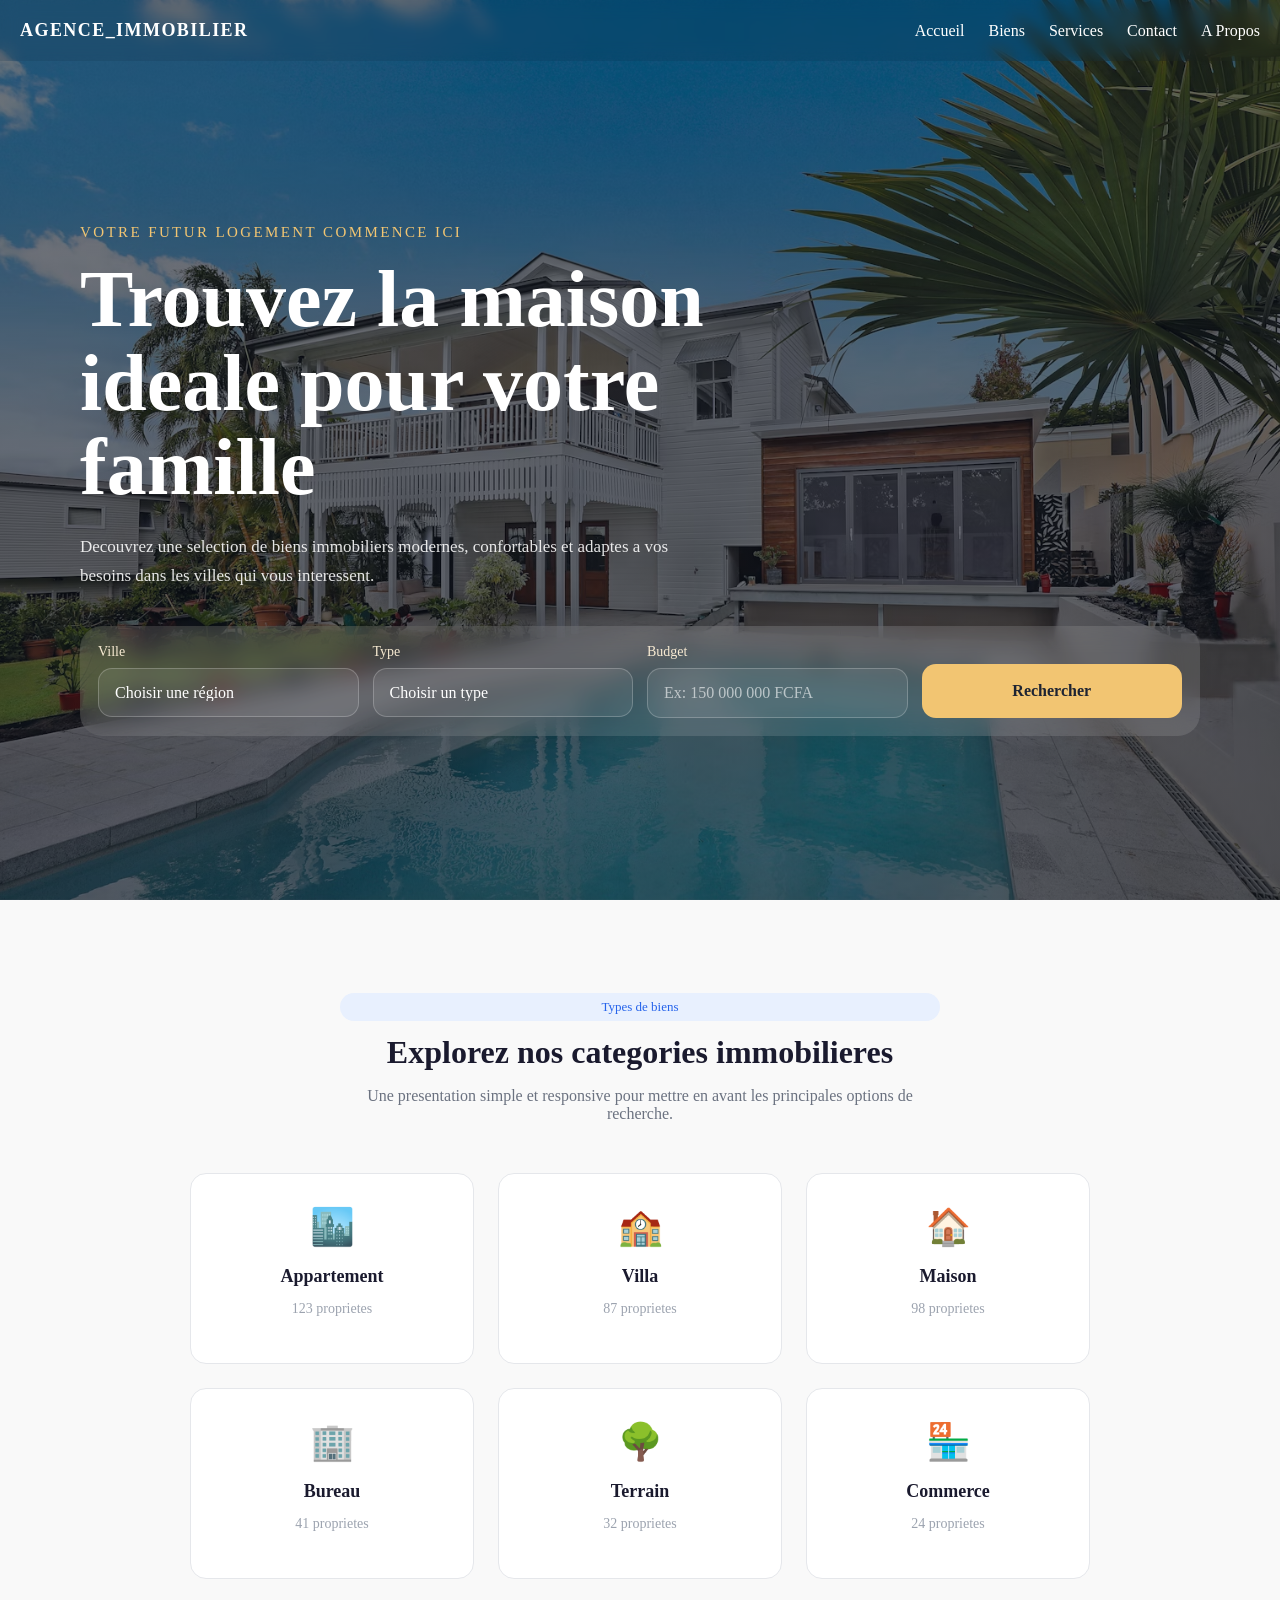
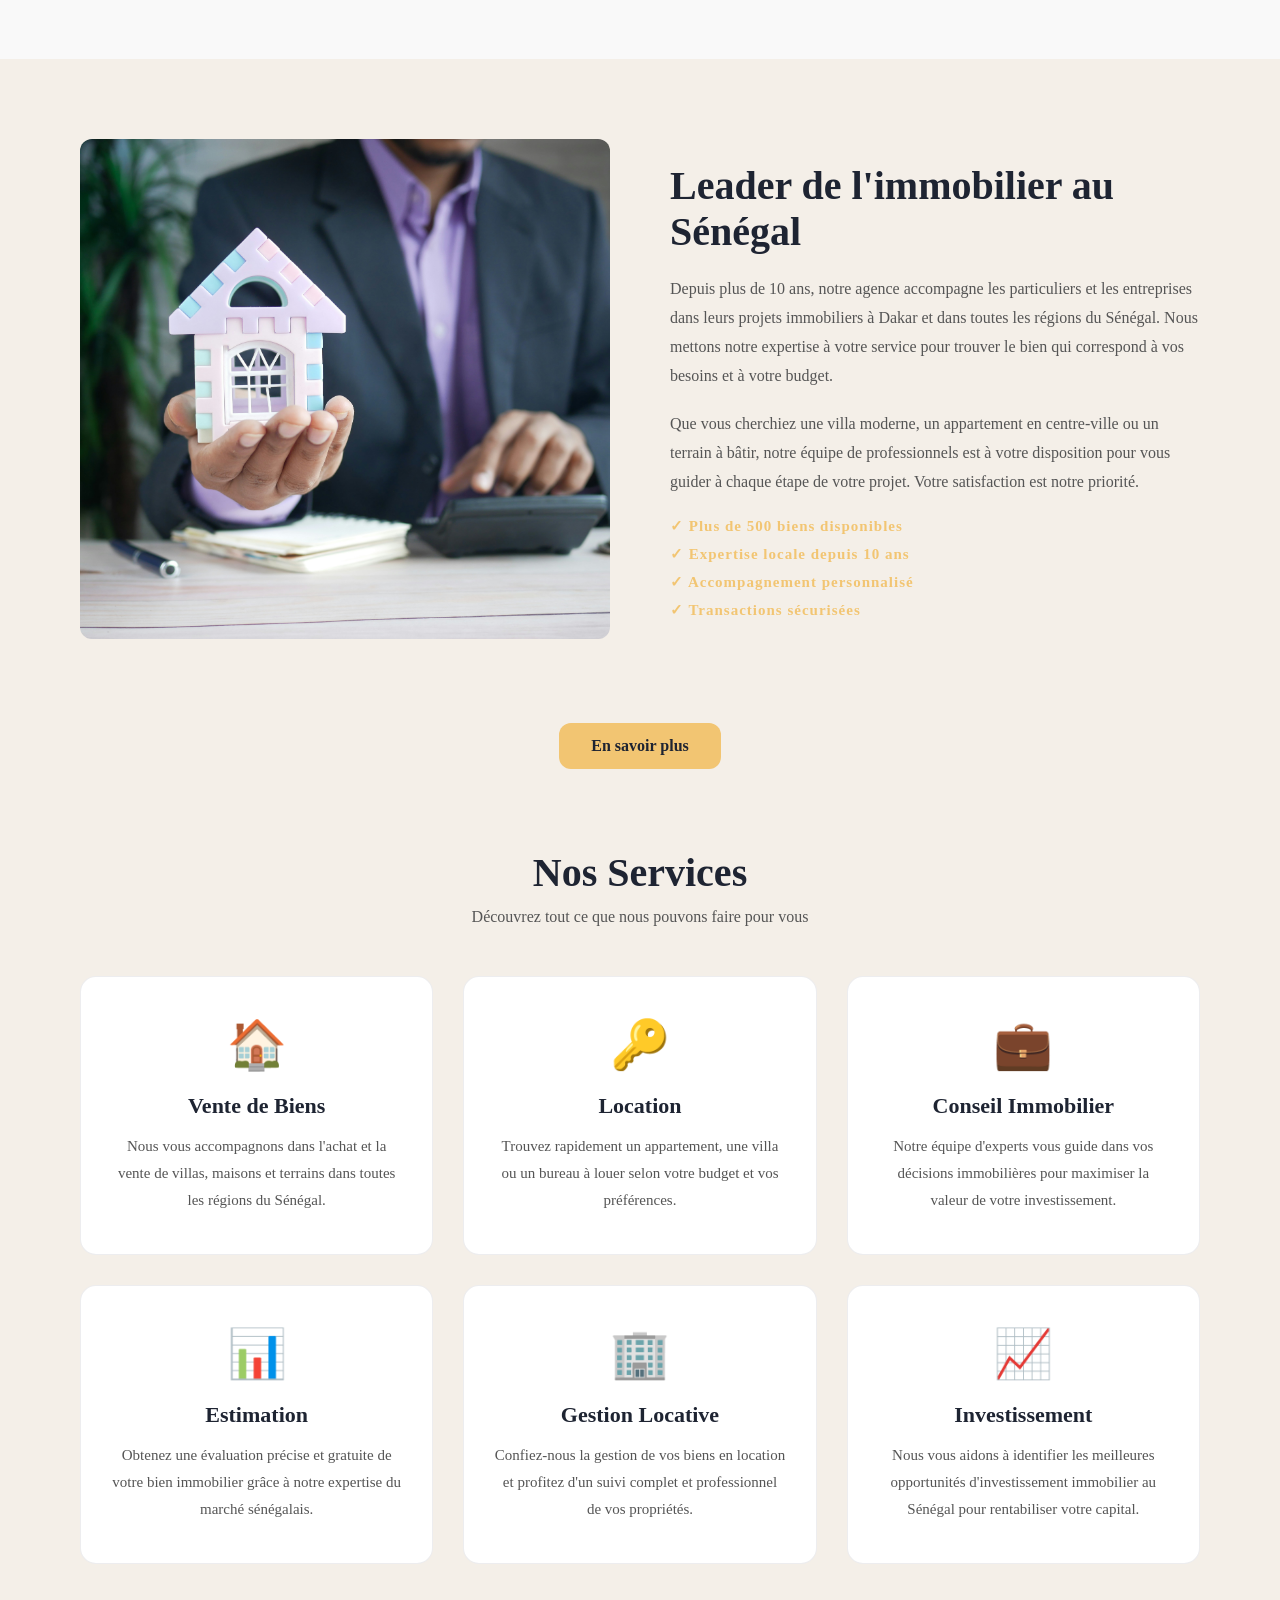
==== index.html @ 216d02c4 "ajout de bien    modifications de chef de projet" ====
<!DOCTYPE html>
<html lang="fr">
<head>
  <meta charset="UTF-8">
  <meta name="viewport" content="width=device-width, initial-scale=1.0">
  <title>AGENCE_IMMOBILIER</title>
  <link rel="stylesheet" href="style.css">
</head>
<body>
  <header class="header">
    <div class="nav-bar">
      <a class="brand" href="#">AGENCE_IMMOBILIER</a>
      <nav class="nav-menu">
        <a href="#">Accueil</a>
        <a href="#">Biens</a>
        <a href="#">Services</a>
        <a href="#">Contact</a>
        <a href="#A Propos">A Propos</a>
      </nav>
    </div>
  </header>

  <main>
    <section class="hero">
      <div class="hero1">
        <p class="hero2">Votre futur logement commence ici</p>
        <h1>Trouvez la maison ideale pour votre famille</h1>
        <p class="hero-text">
          Decouvrez une selection de biens immobiliers modernes, confortables et
          adaptes a vos besoins dans les villes qui vous interessent.
        </p>

        <div class="hero-search">
          <div class="search-field">
  <label for="ville">Ville</label>
  <select id="ville">
    <option value="">Choisir une région</option>
    <option value="dakar">Dakar</option>
    <option value="thies">Thiès</option>
    <option value="diourbel">Diourbel</option>
    <option value="fatick">Fatick</option>
    <option value="kaolack">Kaolack</option>
    <option value="kaffrine">Kaffrine</option>
    <option value="kolda">Kolda</option>
    <option value="kedougou">Kédougou</option>
    <option value="louga">Louga</option>
    <option value="matam">Matam</option>
    <option value="saint-louis">Saint-Louis</option>
    <option value="sedhiou">Sédhiou</option>
    <option value="tambacounda">Tambacounda</option>
    <option value="ziguinchor">Ziguinchor</option>
  </select>
</div>
          <div class="search-field">
  <label for="type">Type</label>
  <select id="type">
    <option value="">Choisir un type</option>
    <option value="villa">Villa</option>
    <option value="appartement">Appartement</option>
    <option value="maison">Maison</option>
    <option value="studio">Studio</option>
    <option value="duplex">Duplex</option>
    <option value="terrain">Terrain</option>
  
  </select>
</div>
          <div class="search-field">
            <label for="prix">Budget</label>
            <input id="prix" type="text" placeholder="Ex: 150 000 000 FCFA">
          </div>
          <a class="search-button" href="#">Rechercher</a>
        </div>
      </div>
    </section>
  </main>

  <section class="property-types1" id="types">
      <div class="section-header">
        <p class="section-tag">Types de biens</p>
        <h2>Explorez nos categories immobilieres</h2>
        <p class="section-1">
          Une presentation simple et responsive pour mettre en avant les principales options de recherche.
        </p>
      </div>

      <div class="types-grid">
        <article class="type-card">
          <div class="type-icon">🏙️</div>
          <h3>Appartement</h3>
          <p>123 proprietes</p>
        </article>
        <article class="type-card">
          <div class="type-icon">🏫</div>
          <h3>Villa</h3>
          <p>87 proprietes</p>
        </article>
        <article class="type-card">
          <div class="type-icon">🏠</div>
          <h3>Maison</h3>
          <p>98 proprietes</p>
        </article>
        <article class="type-card">
          <div class="type-icon">🏢</div>
          <h3>Bureau</h3>
          <p>41 proprietes</p>
        </article>
        <article class="type-card">
          <div class="type-icon">🌳</div>
          <h3>Terrain</h3>
          <p>32 proprietes</p>
        </article>
        <article class="type-card">
          <div class="type-icon">🏪</div>
          <h3>Commerce</h3>
          <p>24 proprietes</p>
        </article>
      </div>
    </section>

  <section class="apropos" id="A Propos">
  <div class="img">
    <img src="img3.jpg" alt="Agence immobilière">
  </div>
  <div class="apropos1">
    <h2 class="apropostitle">Leader de l'immobilier au Sénégal</h2>
    <p class="apropos-text">
      Depuis plus de 10 ans, notre agence accompagne les particuliers et les entreprises
      dans leurs projets immobiliers à Dakar et dans toutes les régions du Sénégal.
      Nous mettons notre expertise à votre service pour trouver le bien qui correspond
      à vos besoins et à votre budget.
    </p>
    <p class="apropos-text">
      Que vous cherchiez une villa moderne, un appartement en centre-ville ou un terrain
      à bâtir, notre équipe de professionnels est à votre disposition pour vous guider
      à chaque étape de votre projet. Votre satisfaction est notre priorité.
    </p>
    <ul class="apropos-list">
      <li>✓ Plus de 500 biens disponibles</li>
      <li>✓ Expertise locale depuis 10 ans</li>
      <li>✓ Accompagnement personnalisé</li>
      <li>✓ Transactions sécurisées</li>
    </ul>
  </div>
</section>
<a href="apropos.html" class="apropos-btn">En savoir plus</a>
<section class="services">
  <div class="services1">
    <h2 class="services-title">Nos Services</h2>
    <p class="services-text">Découvrez tout ce que nous pouvons faire pour vous</p>
    <div class="services-grid">

      <div class="service-card">
        <div class="service-icon">🏠</div>
        <h3 class="service-card-title">Vente de Biens</h3>
        <p class="service-card-text">
          Nous vous accompagnons dans l'achat et la vente de villas,
          maisons et terrains dans toutes les régions du Sénégal.
        </p>
      </div>

      <div class="service-card">
        <div class="service-icon">🔑</div>
        <h3 class="service-card-title">Location</h3>
        <p class="service-card-text">
          Trouvez rapidement un appartement, une villa ou un bureau
          à louer selon votre budget et vos préférences.
        </p>
      </div>

      <div class="service-card">
        <div class="service-icon">💼</div>
        <h3 class="service-card-title">Conseil Immobilier</h3>
        <p class="service-card-text">
          Notre équipe d'experts vous guide dans vos décisions
          immobilières pour maximiser la valeur de votre investissement.
        </p>
      </div>

      <div class="service-card">
        <div class="service-icon">📊</div>
        <h3 class="service-card-title">Estimation</h3>
        <p class="service-card-text">
          Obtenez une évaluation précise et gratuite de votre bien
          immobilier grâce à notre expertise du marché sénégalais.
        </p>
      </div>

      <div class="service-card">
        <div class="service-icon">🏢</div>
        <h3 class="service-card-title">Gestion Locative</h3>
        <p class="service-card-text">
          Confiez-nous la gestion de vos biens en location et profitez
          d'un suivi complet et professionnel de vos propriétés.
        </p>
      </div>

      <div class="service-card">
        <div class="service-icon">📈</div>
        <h3 class="service-card-title">Investissement</h3>
        <p class="service-card-text">
          Nous vous aidons à identifier les meilleures opportunités
          d'investissement immobilier au Sénégal pour rentabiliser votre capital.
        </p>
      </div>

    </div>
  </div>
</section>
</body>
</html>
---- style.css ----
* {
  box-sizing: border-box;
}

body {
  margin: 0;
  font-family: Georgia, "Times New Roman", serif;
  color: #1e2432;
  background: #f4efe8;
}

.header {
  position: fixed;
  top: 0;
  left: 0;
  width: 100%;
  z-index: 10;
  background: rgba(7, 12, 22, 0.08);
  backdrop-filter: blur(8px);
}

.nav-bar {
  display: flex;
  align-items: center;
  justify-content: space-between;
  padding: 20px;
}

.brand {
  color: #ffffff;
  text-decoration: none;
  font-size: 18px;
  font-weight: 700;
  letter-spacing: 0.08em;
}

.nav-menu {
  display: flex;
  gap: 24px;
}

.nav-menu a {
  color: #ffffff;
  text-decoration: none;
  font-size: 16px;
}

.hero {
  min-height: 100vh;
  display: flex;
  align-items: center;
  padding: 120px 0 60px;
  background:
    linear-gradient(rgba(10, 16, 28, 0.58), rgba(10, 16, 28, 0.64)),
    url("imghero.avif") center/cover no-repeat;
}

.hero1 {
  color: #ffffff;
  width: 1120px;
  margin: 0 auto;
}

.hero2 {
  margin: 0 0 16px;
  color: #f2c572;
  font-size: 15px;
  letter-spacing: 0.16em;
  text-transform: uppercase;
}

.hero h1 {
  max-width: 720px;
  margin: 0;
  font-size: 80px;
  line-height: 1.05;
}

.hero-text {
  max-width: 620px;
  margin: 24px 0 36px;
  font-size: 17px;
  line-height: 1.7;
  color: rgba(255, 255, 255, 0.88);
}

.hero-search {
  display: grid;
  grid-template-columns: repeat(4, 1fr);
  gap: 14px;
  padding: 18px;
  border-radius: 22px;
  background: rgba(255, 255, 255, 0.12);
  backdrop-filter: blur(12px);
}

.search-field {
  display: flex;
  flex-direction: column;
  gap: 8px;
}

.search-field label {
  font-size: 14px;
  color: #f7ead2;
}

.search-field input {
  width: 100%;
  border: 1px solid rgba(255, 255, 255, 0.22);
  border-radius: 14px;
  padding: 15px 16px;
  font: inherit;
  color: #ffffff;
  background: rgba(255, 255, 255, 0.08);
}
.search-field select {
  width: 100%;
  padding: 15px 16px;
  font: inherit;
  color: #fff;
  background: rgba(255, 255, 255, 0.08);
  border: 1px solid rgba(255, 255, 255, 0.22);
  border-radius: 14px;
  appearance: none;
  cursor: pointer;
}

.search-field select option {
  background: #1e2432;
  color: #fff;
}

.search-field input::placeholder {
  color: rgba(255, 255, 255, 0.6);
}

.search-button {
  display: inline-flex;
  align-items: center;
  justify-content: center;
  align-self: end;
  min-height: 54px;
  border-radius: 14px;
  text-decoration: none;
  font-weight: 700;
  color: #1e2432;
  background: #f2c572;
}
footer{
    background-color: #e2e8f0;
    color: beige;
    border-top: 1px solid black;
}

img{
    width: 100px;
    border-radius: 20px;
}

.grille-principale{
    display: grid;
    grid-template-columns: repeat(4,1fr);
    margin-bottom: 35px;
}

.colonne-footer h3{
     color: black;
     text-decoration: underline;
     position: relative;
}

.colonne-footer h5{
    color: black;
}

.coordonneedubureau p{
    display: flex;
    align-items: center;
    color: black;
}

.coordonneedubureau a{
    background-color: beige;
    text-decoration: none;
    cursor: pointer;
}

.coordonneedubureau a:hover{
    color: black;
}

.footer-liens{
    list-style: none;
}

.footer-liens li{
    margin-bottom: 20px;
}

.footer-liens a{
    background-color: beige;
    text-decoration: none;
    align-items: center;
    gap: 5px;
}

.footer-liens a:hover{
    color: black;
}

.footer-partenaires{
    list-style: none;
}

.bulletin-text{
    border-top: 1px solid black;
    border-radius: 14px;
    border-left: 3px solid black;
    align-items: center;
}

.footer-bottom{
    text-align: center;
}

.copyright{
    letter-spacing: 1px;
    color: black;
}

.credits{
    color: black;
}

button{
    background-color: black;
    color: white;
    border-radius: 20px;
    padding: 12px 24px;
    cursor: pointer;
}

.search-button {
  display: inline-flex;
  align-items: center;
  justify-content: center;
  align-self: end;
  min-height: 54px;
  border-radius: 14px;
  text-decoration: none;
  font-weight: 700;
  color: #1e2432;
  background: #f2c572;
}
.apropos {
  display: flex;
  align-items: center;
  width: 1120px;
  margin: 80px auto;
  gap: 60px;
}

.apropos .img {
  flex: 1;
}

.apropos .img img {
  width: 100%;
  height: 500px;
  object-fit: cover;
  border-radius: 12px;
}

.apropos1 {
  flex: 1;
  position: relative;
}

.apropostitle {
  font-size: 40px;
  font-weight: 700;
  color: #1e2432;
  line-height: 1.15;
  margin: 0 0 20px;
}

.apropos-text {
  font-size: 16px;
  line-height: 1.8;
  color: #555;
  margin: 0 0 20px;
}

.apropos-list {
  list-style: none;
  padding: 0;
  margin: 0;
  display: flex;
  flex-direction: column;
  gap: 10px;
}

.apropos-list li {
  font-size: 15px;
  font-weight: 700;
  color: #f2c572;
  letter-spacing: 1px;
}
.apropos-btn {
  display: block;
  margin: 30px auto 0;
  padding: 14px 32px;
  background: #f2c572;
  color: #1e2432;
  text-decoration: none;
  font-size: 16px;
  font-weight: 700;
  border-radius: 12px;
  width: fit-content;
}
.services {
  background: #f4efe8;
  padding: 80px 0;
}

.services1 {
  width: 1120px;
  margin: 0 auto;
  text-align: center;
}

.services-title {
  font-size: 40px;
  font-weight: 700;
  color: #1e2432;
  margin: 0 0 12px;
}

.services-text {
  font-size: 16px;
  color: #555;
  margin: 0 0 50px;
}

.services-grid {
  display: grid;
  grid-template-columns: repeat(3, 1fr);
  gap: 30px;
}

.service-card {
  background: #ffffff;
  border-radius: 16px;
  padding: 40px 30px;
  text-align: center;
  border: 1px solid rgba(30, 36, 50, 0.08);
}

.service-icon {
  font-size: 48px;
  margin-bottom: 20px;
}

.service-card-title {
  font-size: 22px;
  font-weight: 700;
  color: #1e2432;
  margin: 0 0 14px;
}

.service-card-text {
  font-size: 15px;
  line-height: 1.8;
  color: #555;
  margin: 0;
}
.service-card {
  background: #ffffff;
  border-radius: 16px;
  padding: 40px 30px;
  text-align: center;
  border: 1px solid rgba(30, 36, 50, 0.08);
  transition: transform 200ms;
}

.service-card:hover {
  transform: translateY(-8px);
  border-color: #f2c572;
}

.property-types1 {
  padding: 80px 20px;
  text-align: center;
  background-color: #f9f9f9;
}

.section-header {
  max-width: 600px;
  margin: 0 auto 50px auto;
}

.section-tag {
  background-color: #e8f0fe;
  color: #2563eb;
  font-size: 13px;
  padding: 6px 14px;
  border-radius: 20px;
}

.section-header h2 {
  font-size: 32px;
  color: #1a1a2e;
  margin: 12px 0;
}

.section-1 {
  font-size: 16px;
  color: #6b7280;
}

.types-grid {
  display: grid;
  grid-template-columns: repeat(3, 1fr);
  gap: 24px;
  max-width: 900px;
  margin: 0 auto;
}

.type-card {
  background-color: #ffffff;
  border: 1px solid #e5e7eb;
  border-radius: 16px;
  padding: 32px 20px;
  cursor: pointer;
  transition: all 0.3s ease;
}

.type-card:hover {
  transform: translateY(-6px);
  box-shadow: 0 12px 30px rgba(37, 99, 235, 0.12);
  border-color: #2563eb;
}

.type-icon {
  font-size: 36px;
  margin-bottom: 12px;
}

.type-card h3 {
  font-size: 18px;
  color: #1a1a2e;
  margin-bottom: 6px;
}

.type-card p {
  font-size: 14px;
  color: #9ca3af;
}
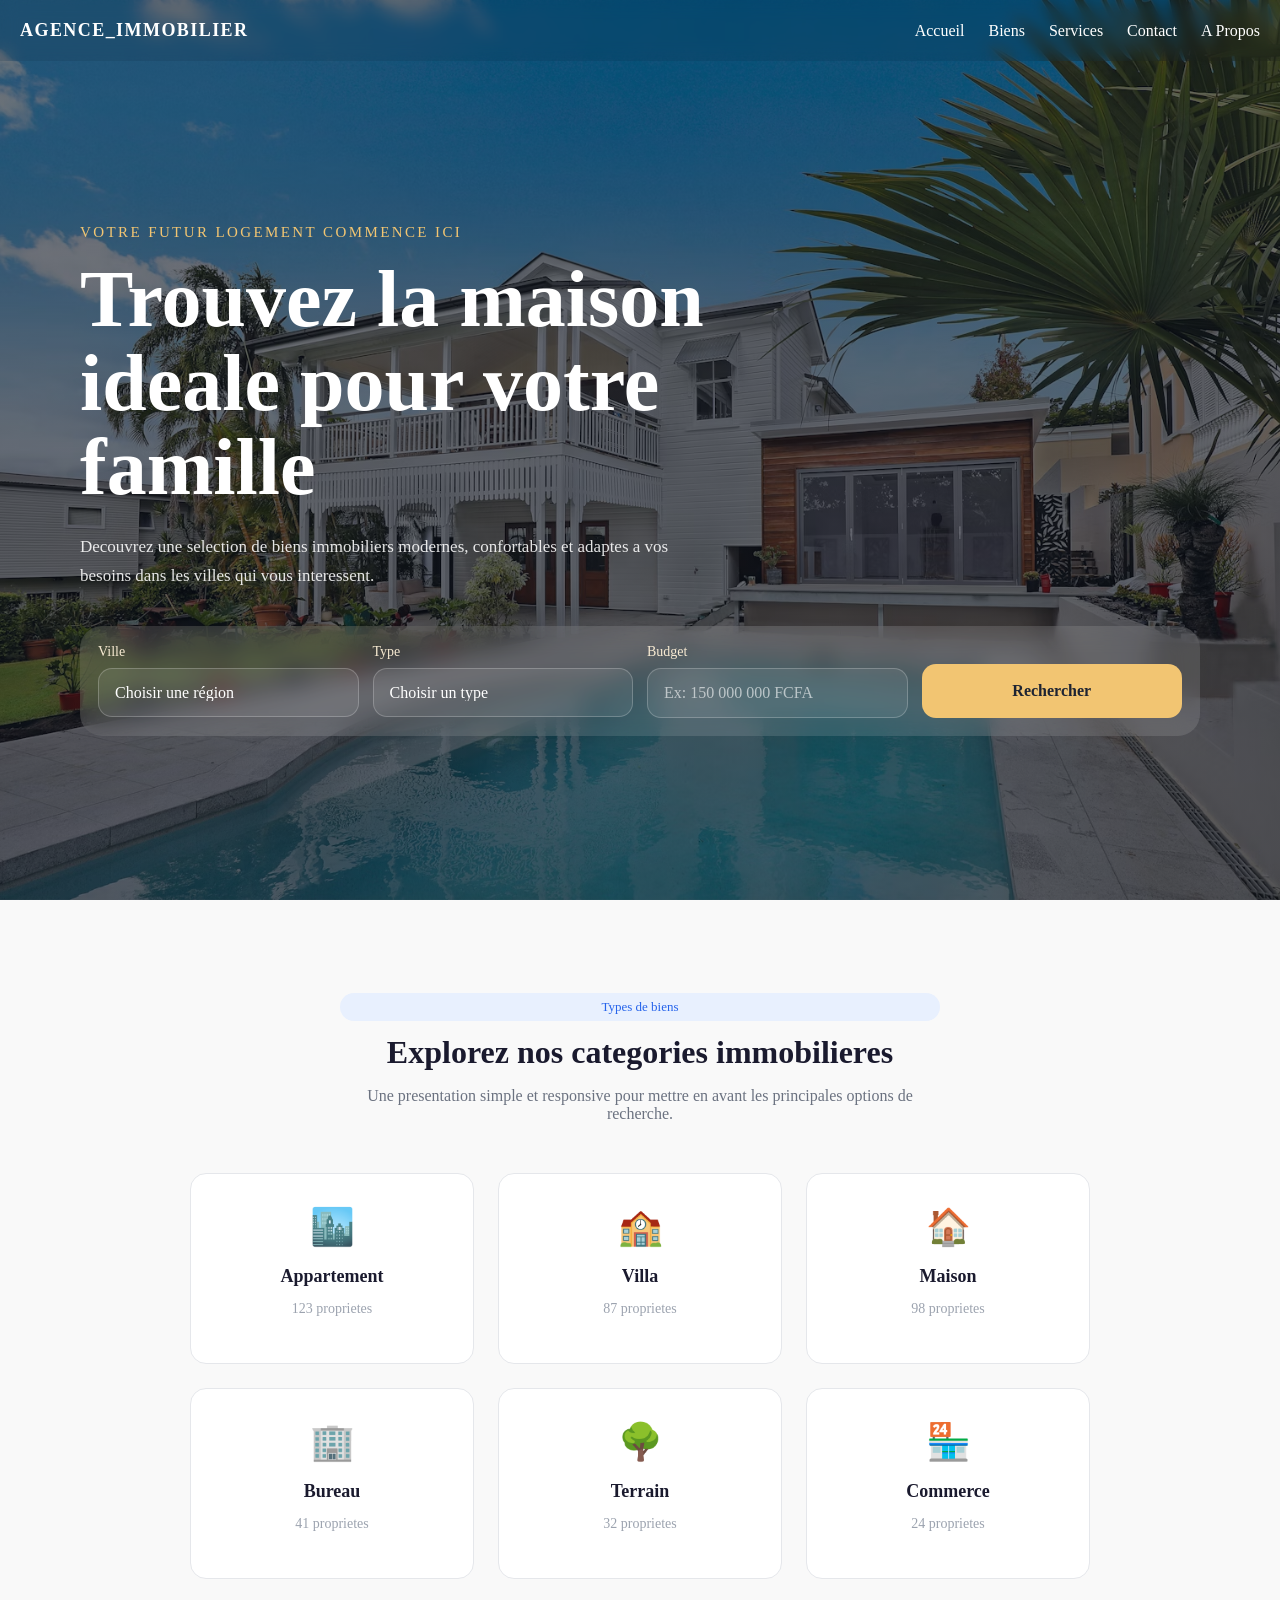
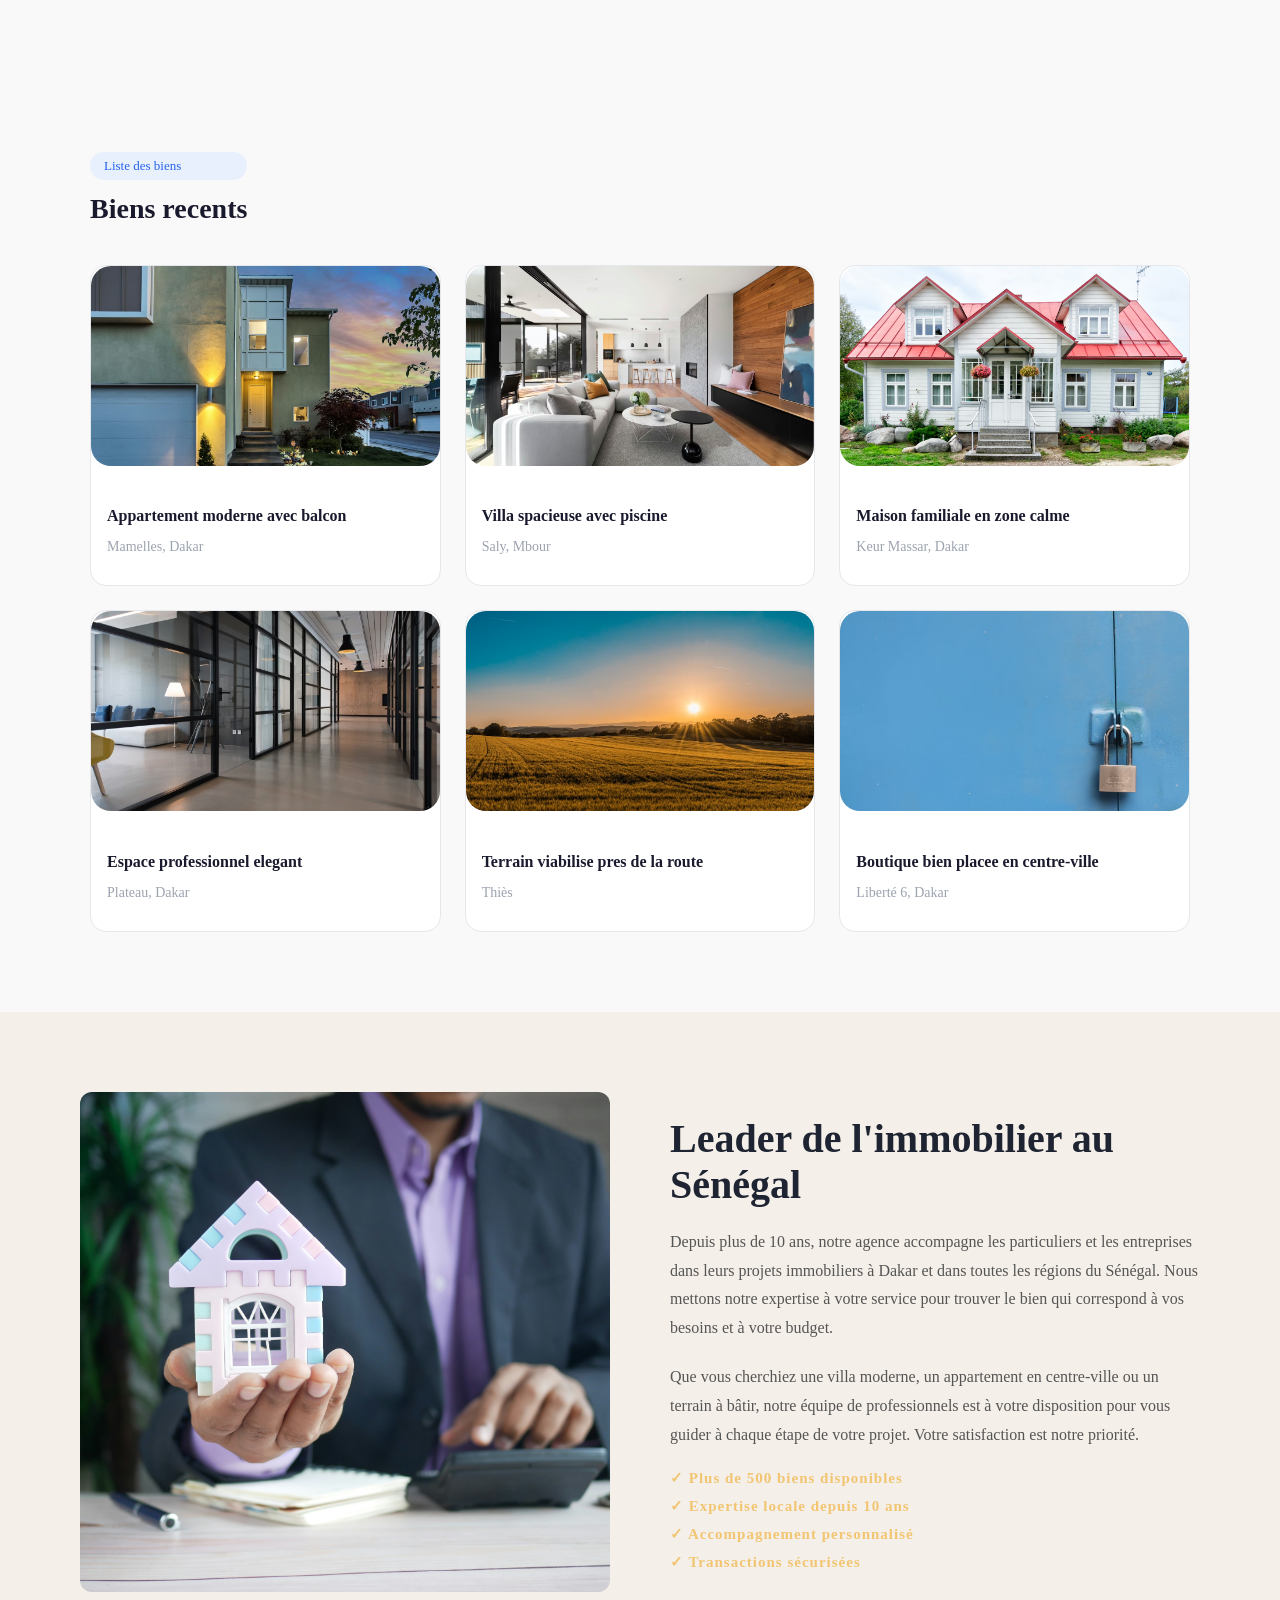
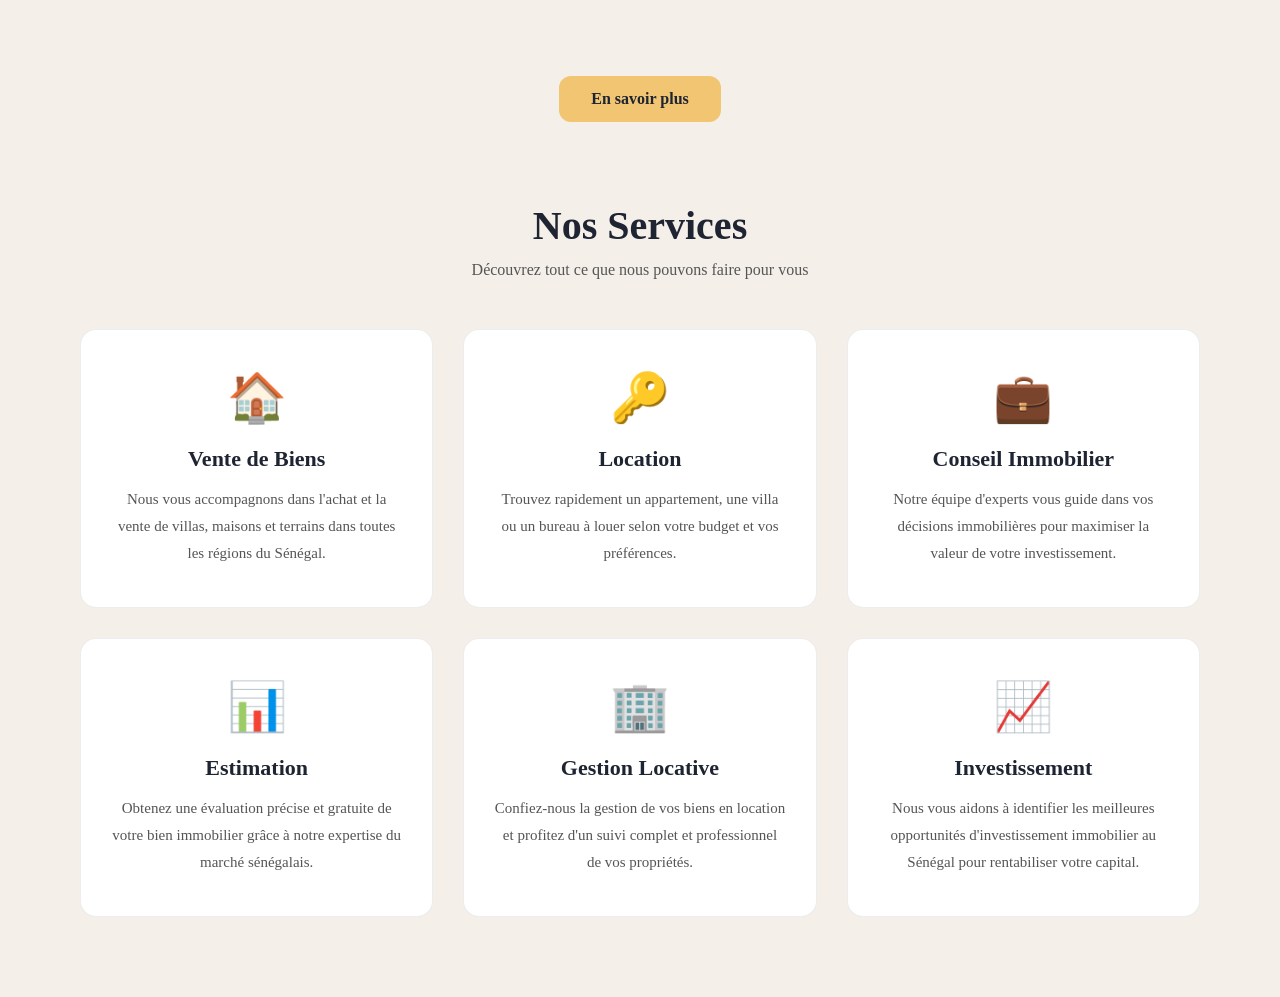
==== commit 53cfa4b6: "finalisaton de bien    modifications de chef de projet" ====
--- a/index.html
+++ b/index.html
@@ -116,6 +116,65 @@
         </article>
       </div>
     </section>
+     <section class="bien0" id="">
+  <div class="bien1">
+    <div>
+      <p class="section-tag">Liste des biens</p>
+      <h2>Biens recents</h2>
+    </div>
+    <div class="bien-tabs"></div>
+  </div>
+
+  <div class="bien-grid">
+    <article class="bien-card">
+      <img src="bien1.avif" alt="Appartement moderne avec balcon" class="bien-img">
+      <div class="bien-content">
+        <h4>Appartement moderne avec balcon</h4>
+        <p class="address">Mamelles, Dakar</p>
+      </div>
+    </article>
+
+    <article class="bien-card">
+      <img src="bien2.avif" alt="Villa spacieuse avec piscine" class="bien-img">
+      <div class="bien-content">
+        <h4>Villa spacieuse avec piscine</h4>
+        <p class="address">Saly, Mbour</p>
+      </div>
+    </article>
+
+    <article class="bien-card">
+      <img src="bien3.avif" alt="Maison familiale en zone calme" class="bien-img">
+      <div class="bien-content">
+        <h4>Maison familiale en zone calme</h4>
+        <p class="address">Keur Massar, Dakar</p>
+      </div>
+    </article>
+
+    <article class="bien-card">
+      <img src="bien4.avif" alt="Espace professionnel elegant" class="bien-img">
+      <div class="bien-content">
+        <h4>Espace professionnel elegant</h4>
+        <p class="address">Plateau, Dakar</p>
+      </div>
+    </article>
+
+    <article class="bien-card">
+      <img src="bien5.avif" alt="Terrain viabilise pres de la route" class="bien-img">
+      <div class="bien-content">
+        <h4>Terrain viabilise pres de la route</h4>
+        <p class="address">Thiès</p>
+      </div>
+    </article>
+
+    <article class="bien-card">
+      <img src="bien6.avif" alt="Boutique bien placee en centre-ville" class="bien-img">
+      <div class="bien-content">
+        <h4>Boutique bien placee en centre-ville</h4>
+        <p class="address">Liberté 6, Dakar</p>
+      </div>
+    </article>
+  </div>
+</section>
 
   <section class="apropos" id="A Propos">
   <div class="img">
--- a/style.css
+++ b/style.css
@@ -456,4 +456,65 @@
 .type-card p {
   font-size: 14px;
   color: #9ca3af;
+}
+.bien0 {
+  padding: 80px 20px;
+  background-color: #f9f9f9;
+}
+
+.bien1 {
+  display: flex;
+  justify-content: space-between;
+  align-items: center;
+  max-width: 1100px;
+  margin: 0 auto 40px auto;
+}
+
+.bien1 h2 {
+  font-size: 28px;
+  color: #1a1a2e;
+  margin: 8px 0 0 0;
+}
+
+.bien-grid {
+  display: grid;
+  grid-template-columns: repeat(3, 1fr);
+  gap: 24px;
+  max-width: 1100px;
+  margin: 0 auto;
+}
+
+.bien-card {
+  background-color: #ffffff;
+  border: 1px solid #e5e7eb;
+  border-radius: 16px;
+  overflow: hidden;
+  cursor: pointer;
+  transition: all 0.3s ease;
+}
+
+.bien-card:hover {
+  transform: translateY(-6px);
+  box-shadow: 0 12px 30px rgba(37, 99, 235, 0.12);
+  border-color: #2563eb;
+}
+
+.bien-content {
+  padding: 16px;
+}
+
+.bien-content h4 {
+  font-size: 16px;
+  color: #1a1a2e;
+  margin-bottom: 6px;
+}
+
+.address {
+  font-size: 14px;
+  color: #9ca3af;
+}
+.bien-img {
+  width: 100%;
+  height: 200px;
+  object-fit: cover;
 }
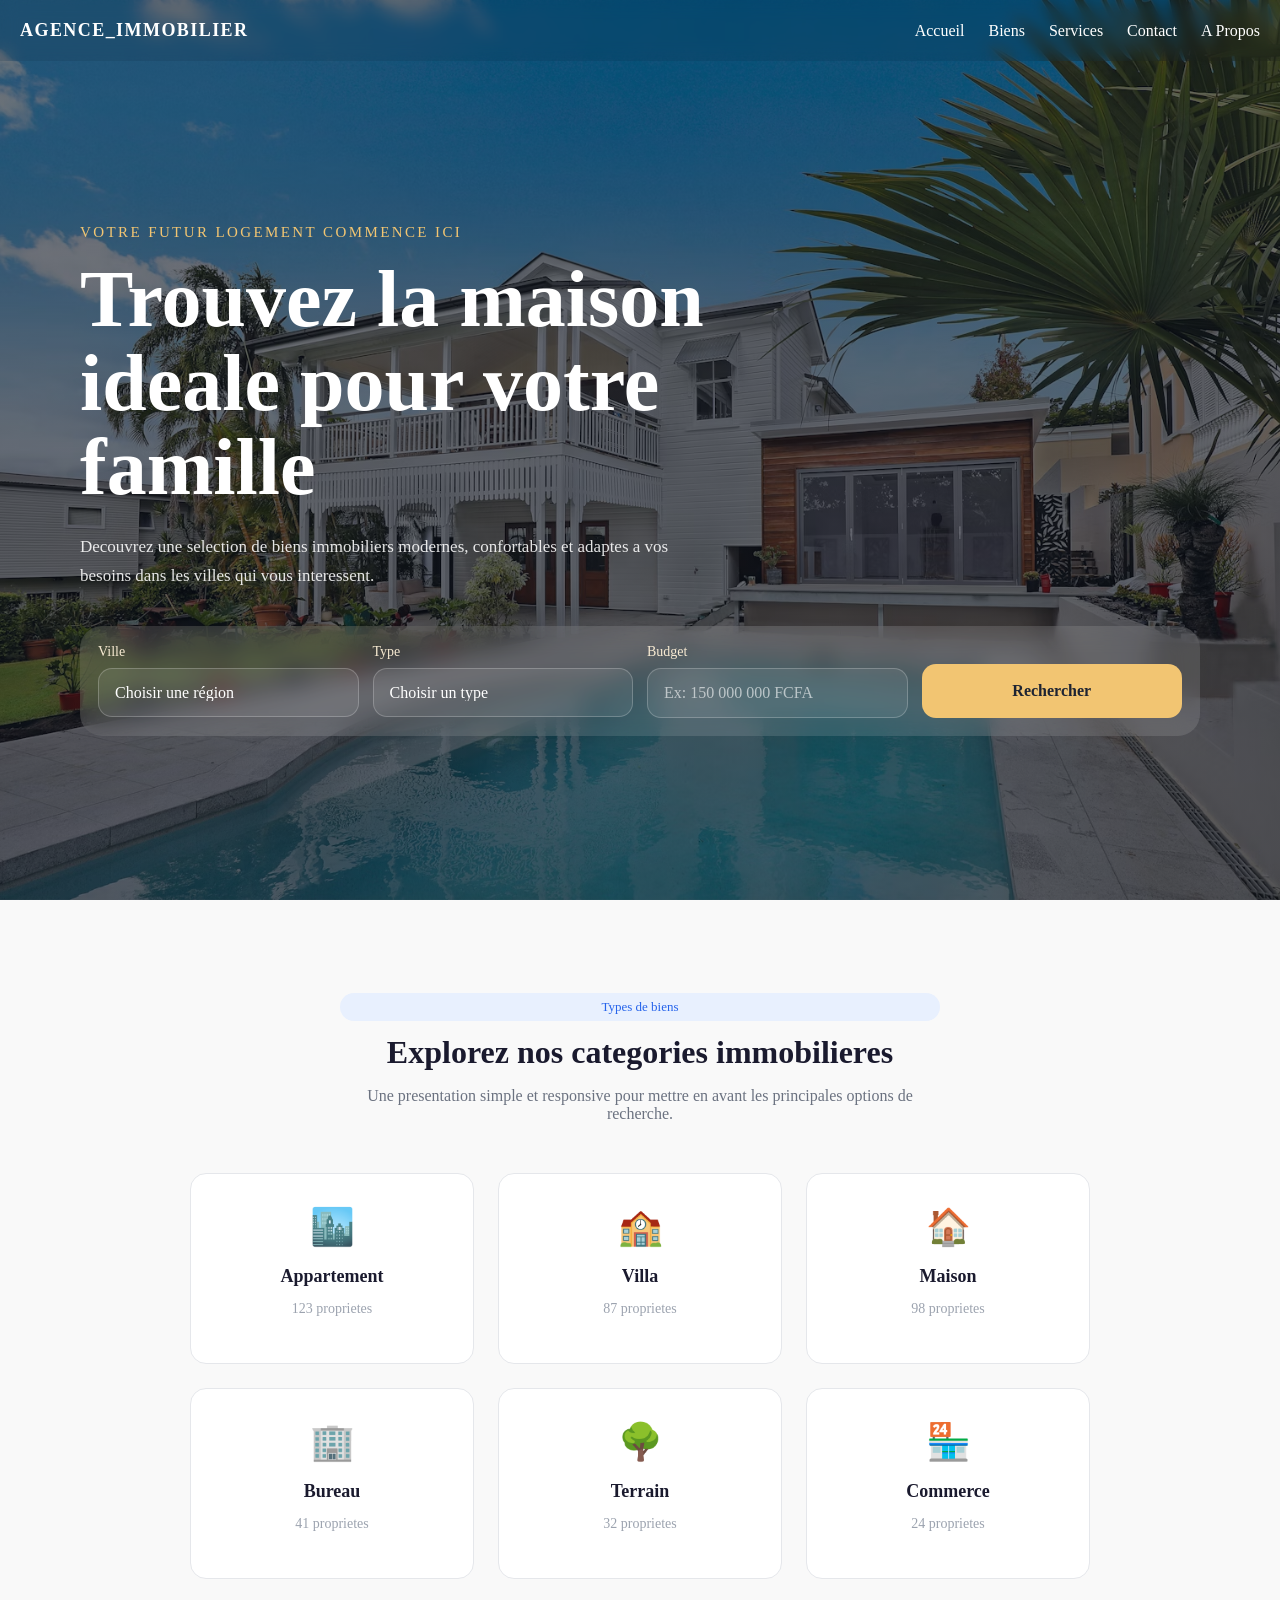
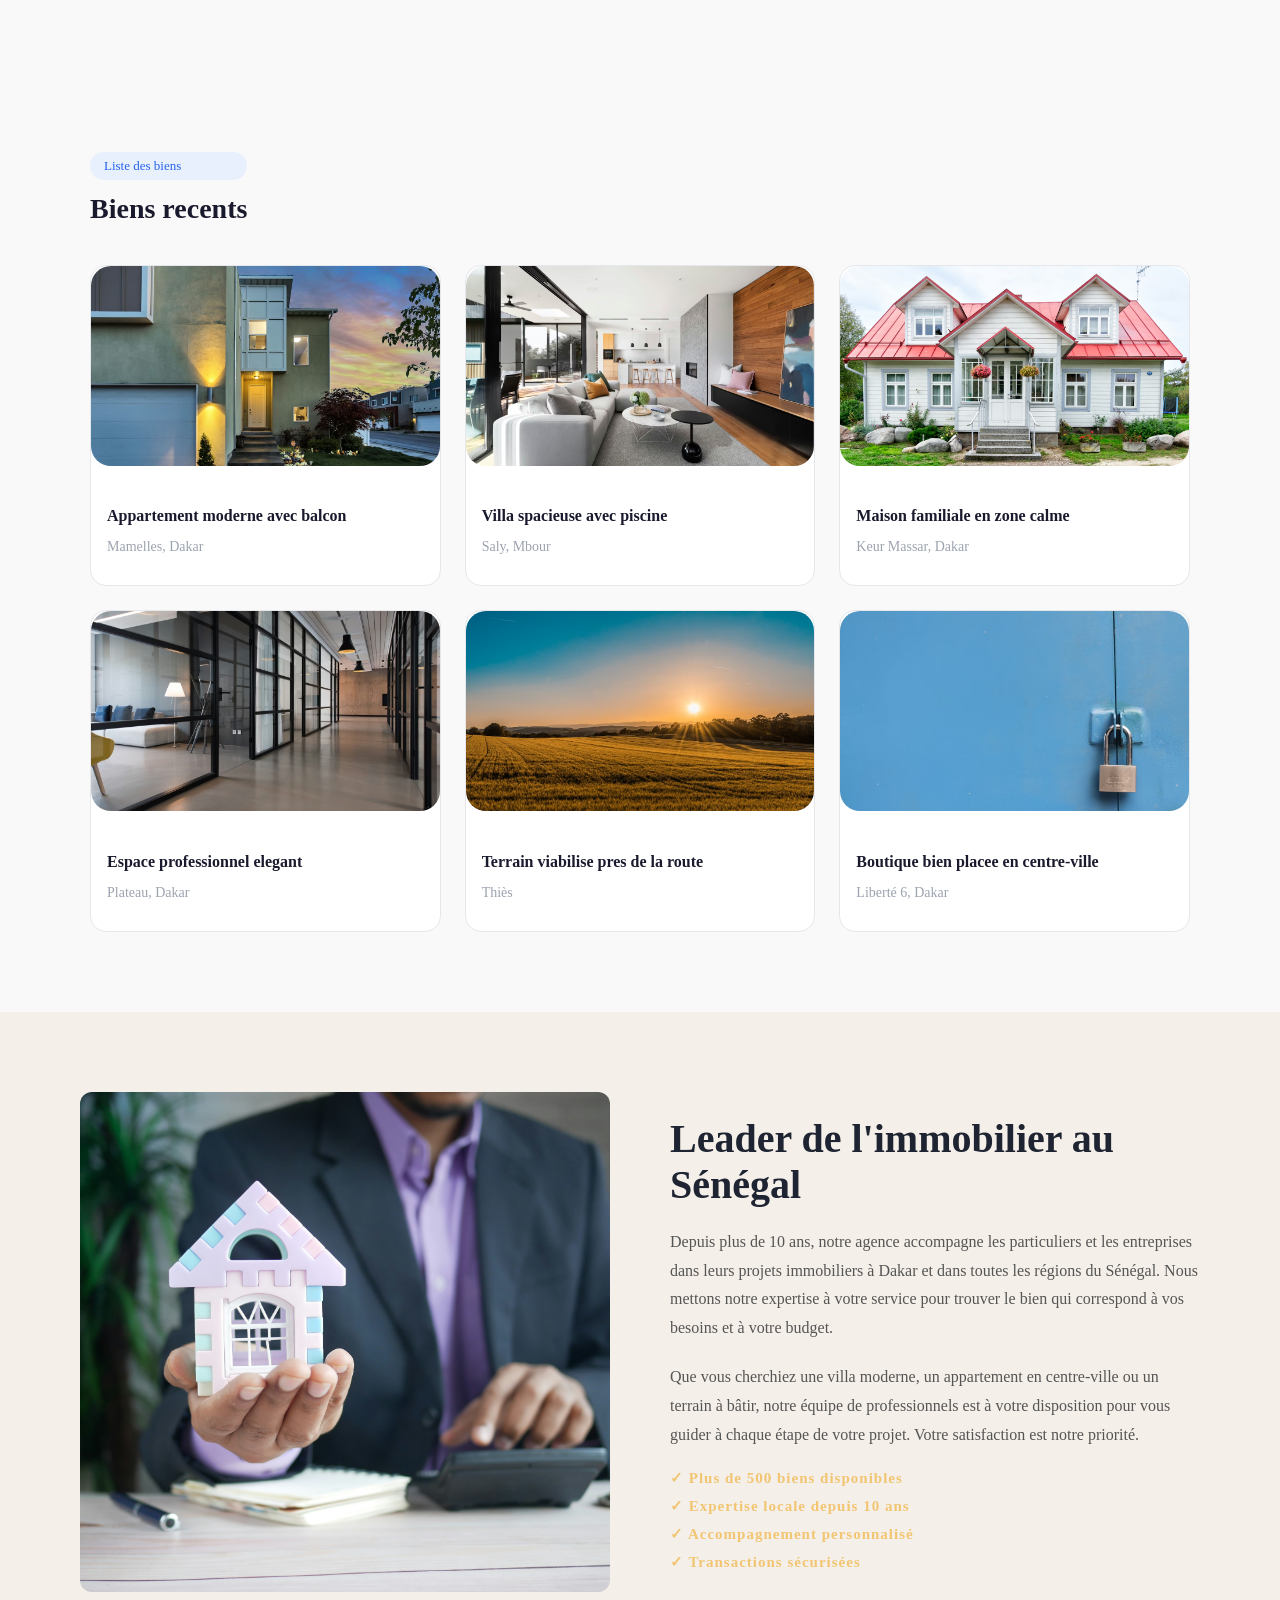
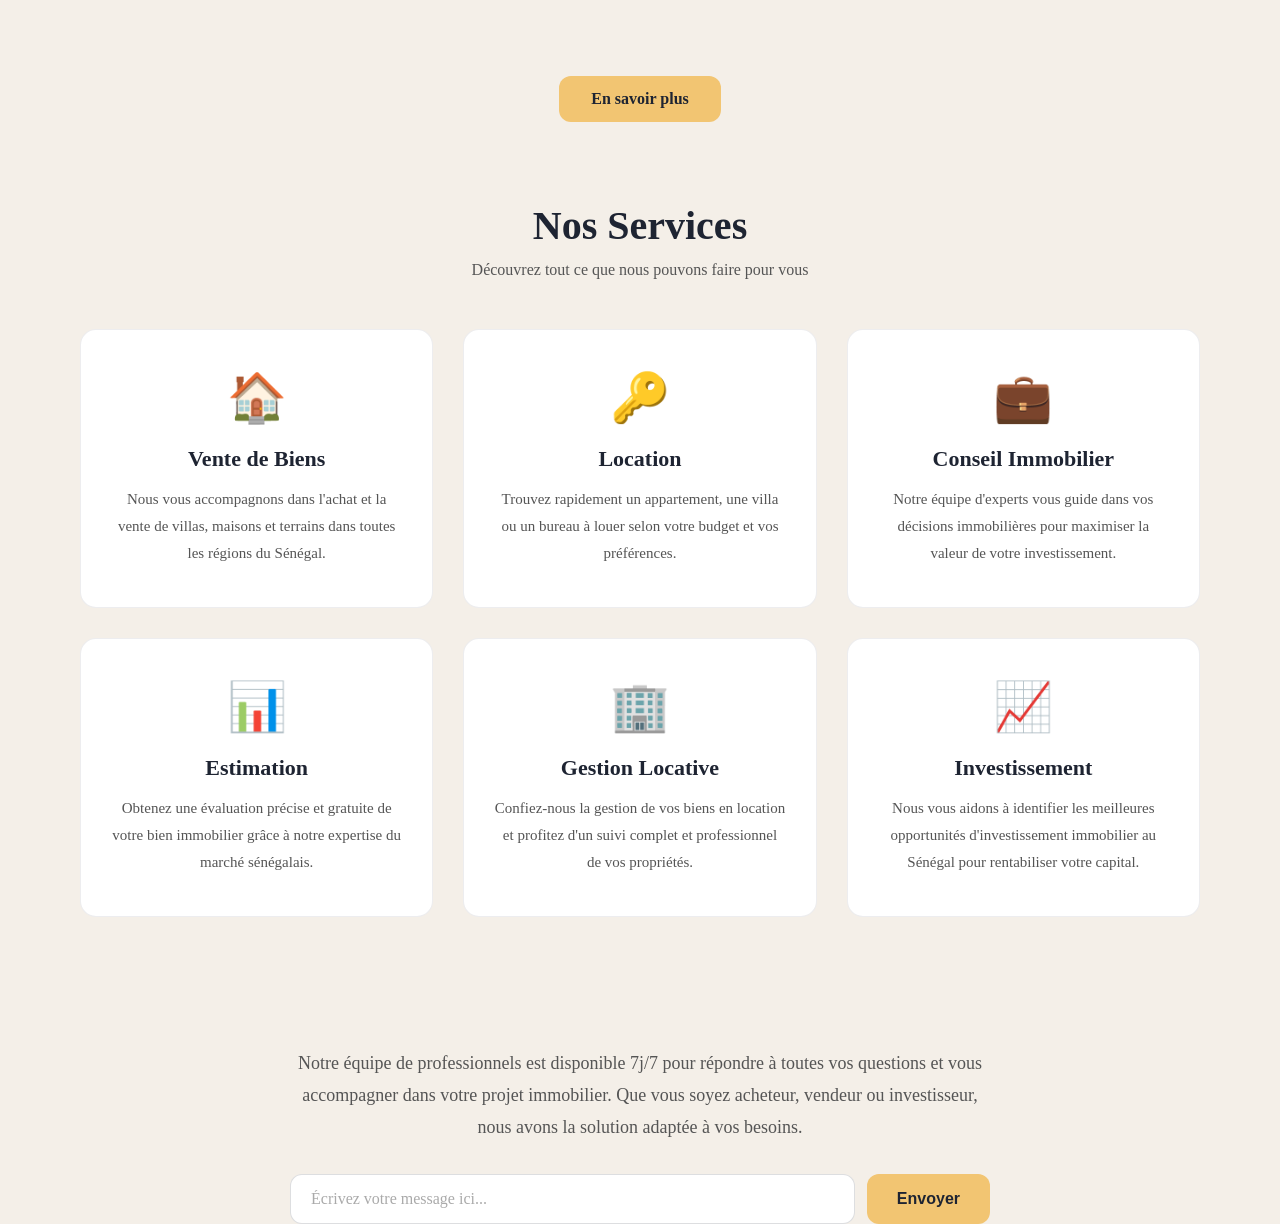
==== commit 0e75b120: "ajout de hero pour service modifications de chef de projet" ====
--- a/index.html
+++ b/index.html
@@ -265,5 +265,16 @@
     </div>
   </div>
 </section>
+
+<div class="services-bottom">
+  <p class="services-bottom-text">
+    Notre équipe de professionnels est disponible 7j/7 pour répondre à toutes 
+    vos questions et vous accompagner dans votre projet immobilier. 
+    Que vous soyez acheteur, vendeur ou investisseur, nous avons la solution adaptée à vos besoins.
+  </p>
+  <div class="services-contact">
+    <input type="text" class="services-input" placeholder="Écrivez votre message ici...">
+    <button class="services-send">Envoyer</button>
+  </div>
 </body>
 </html>
--- a/style.css
+++ b/style.css
@@ -517,4 +517,54 @@
   width: 100%;
   height: 200px;
   object-fit: cover;
+}
+.services-bottom {
+  text-align: center;
+  margin-top: 50px;
+}
+
+.services-bottom-text {
+  font-size: 18px;
+  line-height: 1.8;
+  color: #555;
+  max-width: 700px;
+  margin: 0 auto 30px;
+}
+
+.services-contact {
+  display: flex;
+  gap: 12px;
+  max-width: 700px;
+  margin: 0 auto;
+}
+
+.services-input {
+  flex: 1;
+  padding: 15px 20px;
+  font: inherit;
+  font-size: 16px;
+  color: #1e2432;
+  background: #ffffff;
+  border: 1px solid rgba(30, 36, 50, 0.15);
+  border-radius: 12px;
+  outline: none;
+}
+
+.services-input::placeholder {
+  color: #aaa;
+}
+
+.services-send {
+  padding: 15px 30px;
+  background: #f2c572;
+  color: #1e2432;
+  font-size: 16px;
+  font-weight: 700;
+  border: none;
+  border-radius: 12px;
+  cursor: pointer;
+}
+
+.services-send:hover {
+  opacity: 0.85;
 }
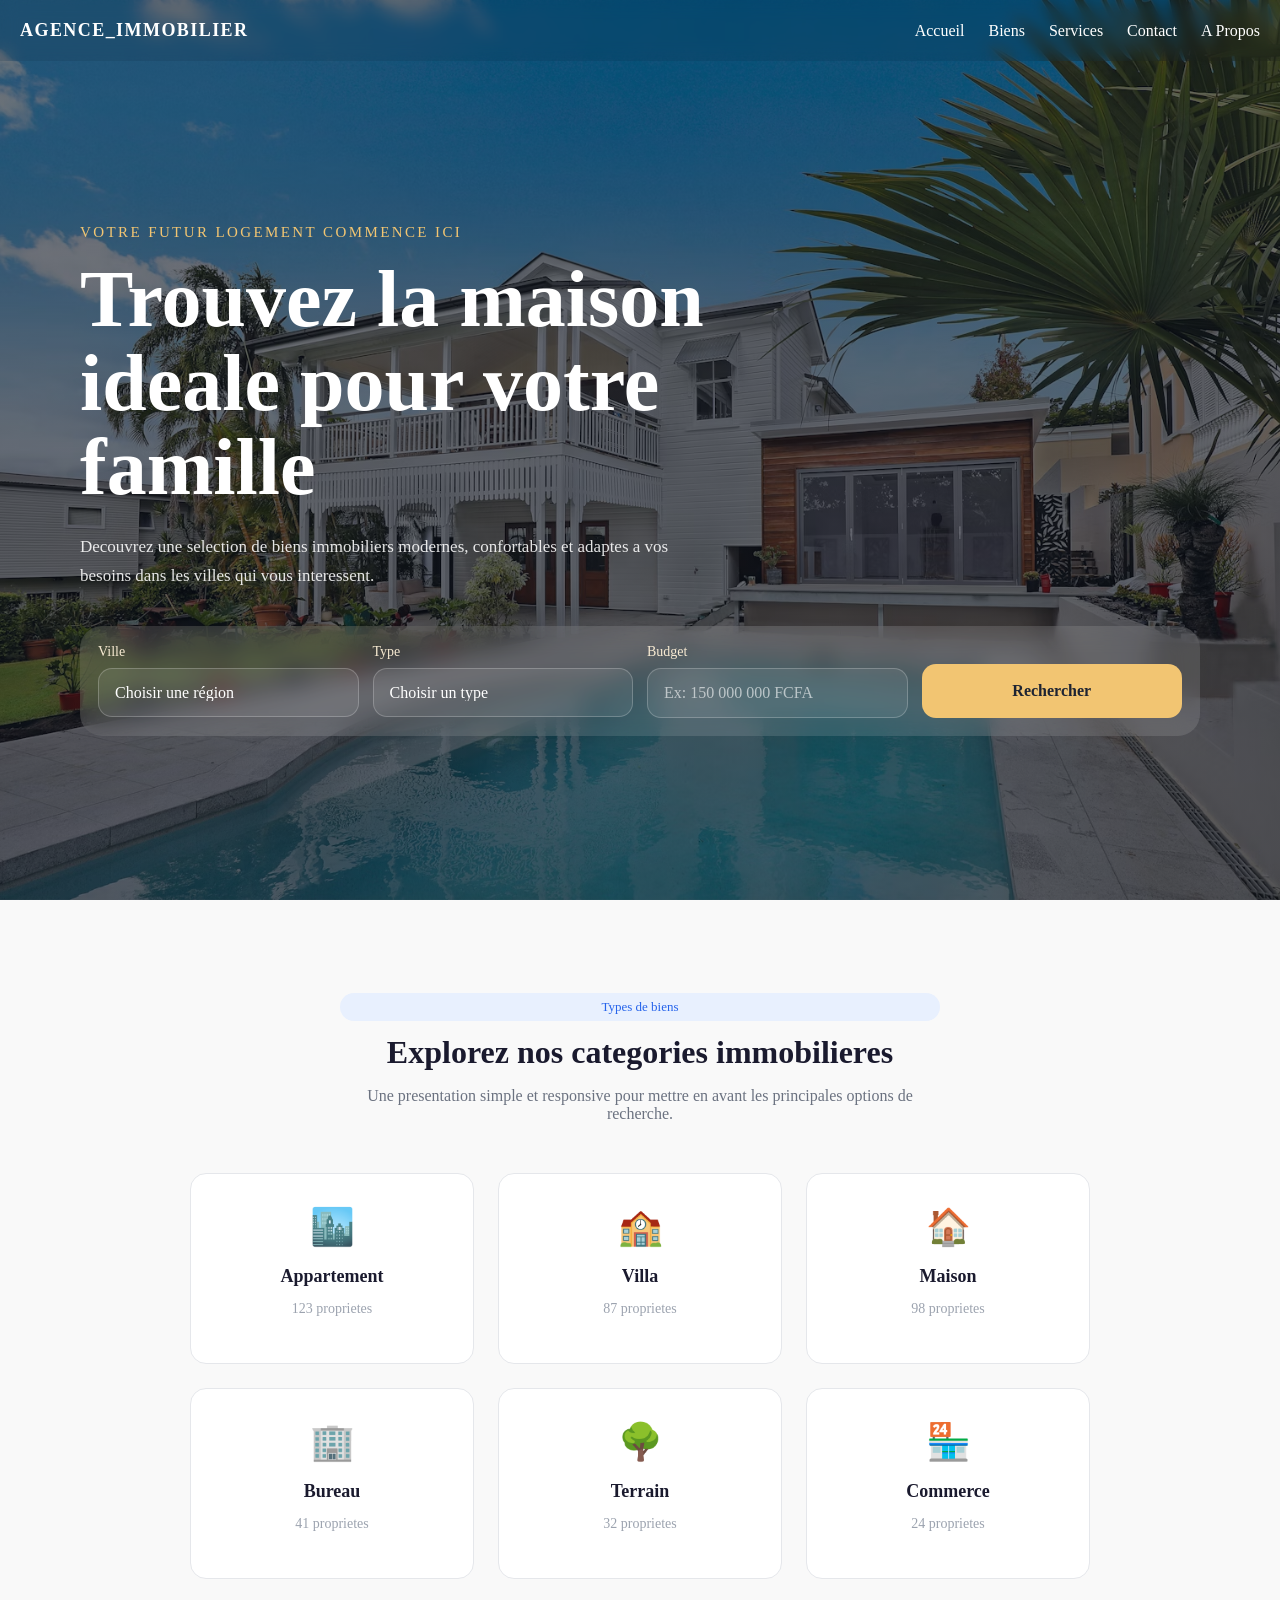
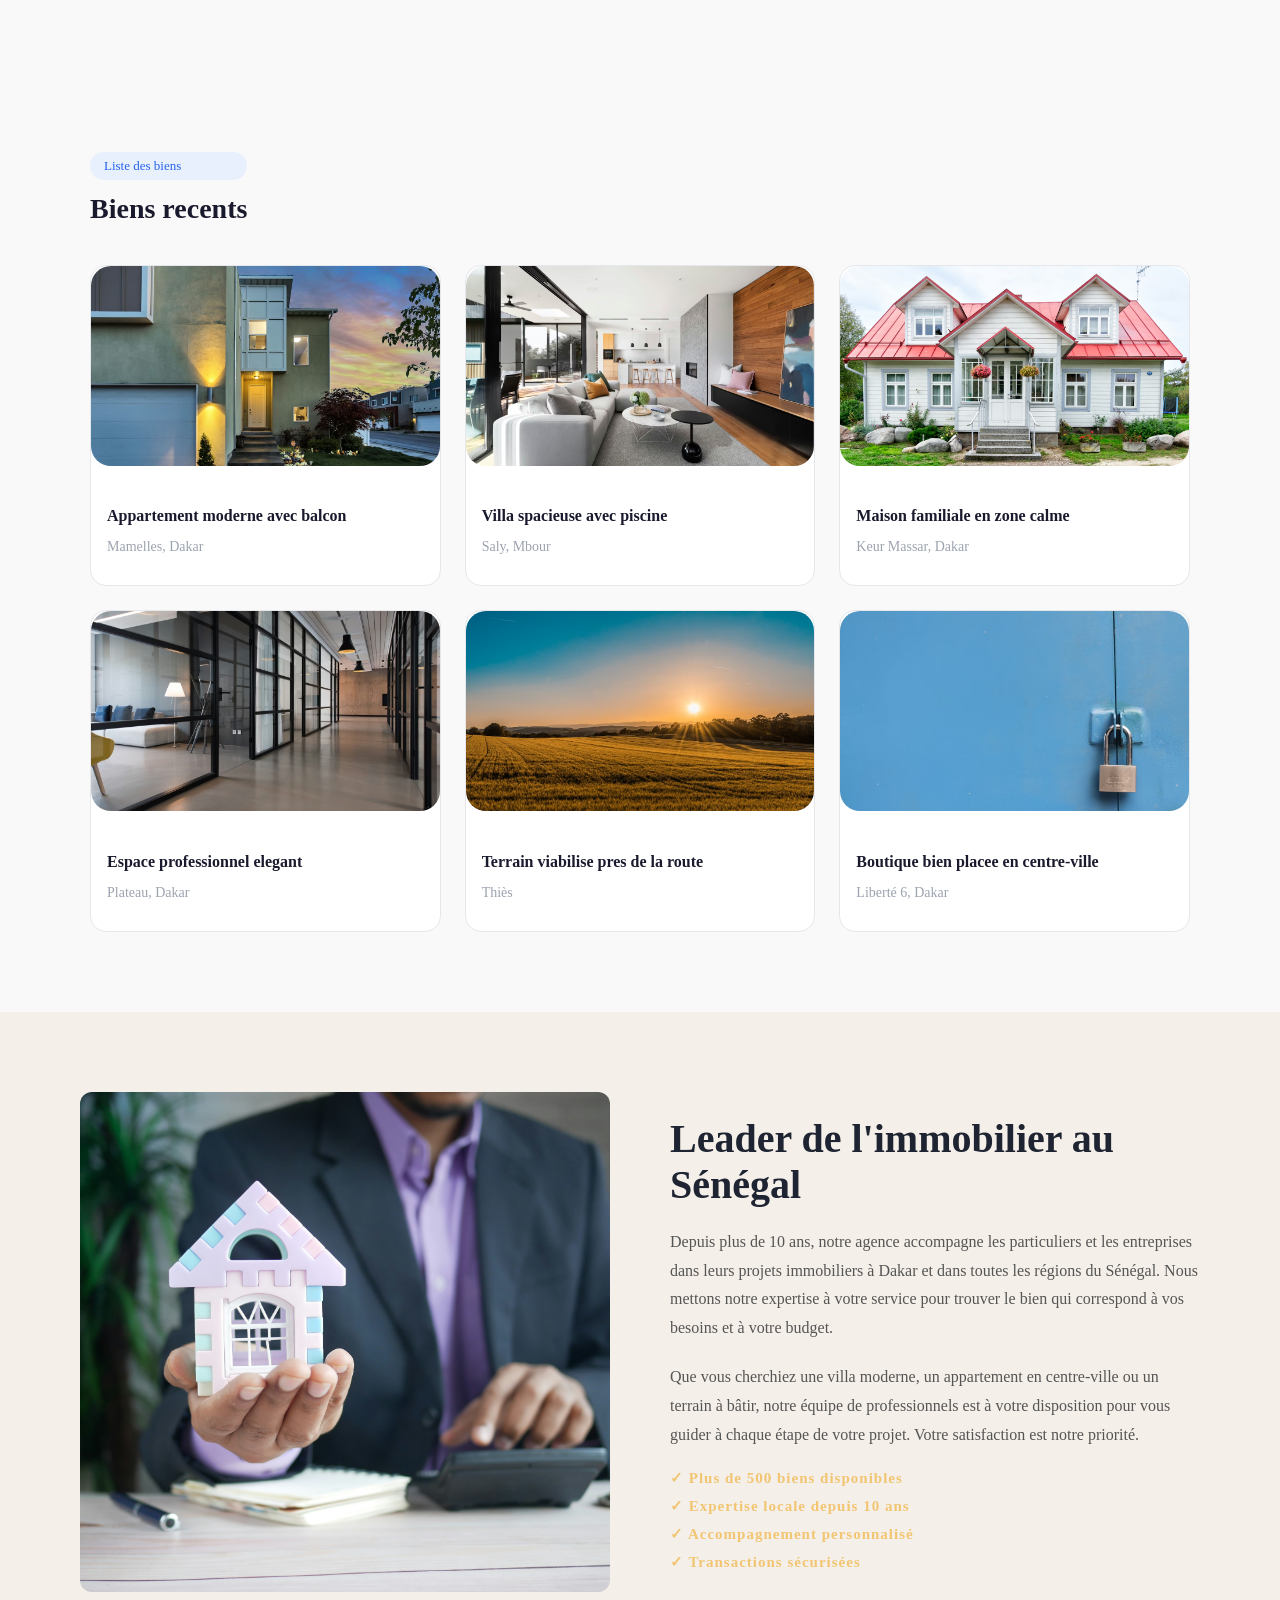
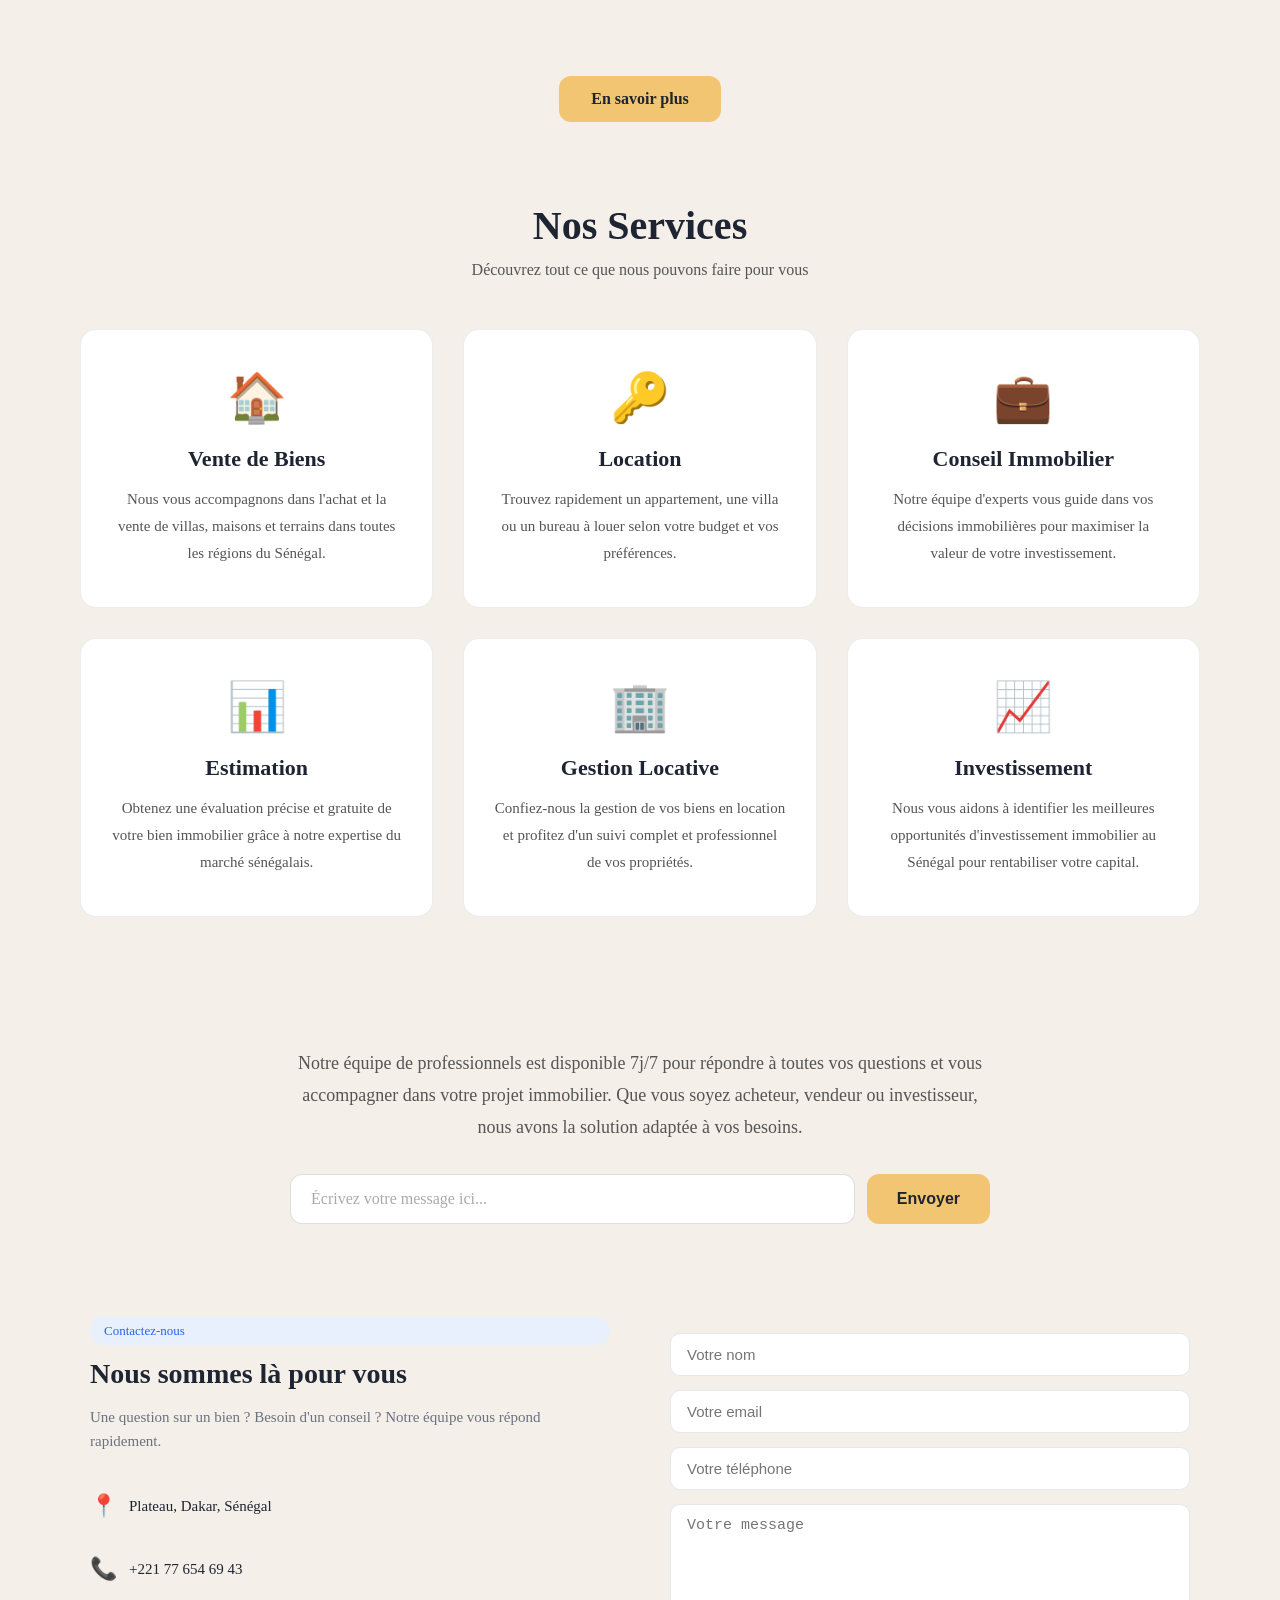
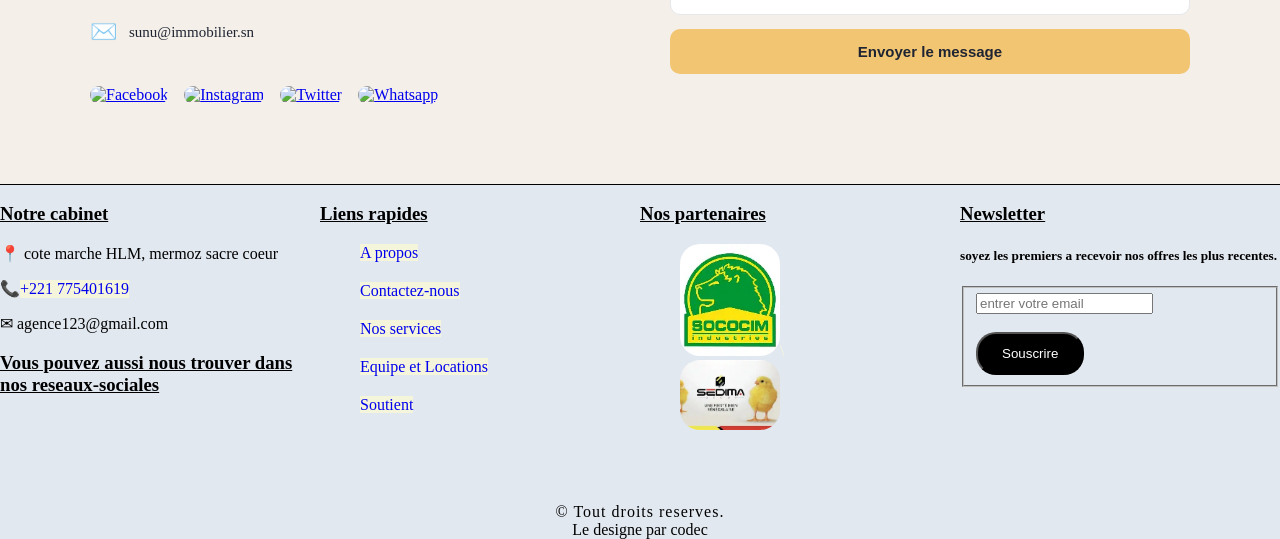
==== commit 8e5f8101: "ajout de footer contact et mini page service" ====
--- a/index.html
+++ b/index.html
@@ -12,9 +12,9 @@
       <a class="brand" href="#">AGENCE_IMMOBILIER</a>
       <nav class="nav-menu">
         <a href="#">Accueil</a>
-        <a href="#">Biens</a>
-        <a href="#">Services</a>
-        <a href="#">Contact</a>
+        <a href="#Biens">Biens</a>
+        <a href="#Services">Services</a>
+        <a href="#Contact">Contact</a>
         <a href="#A Propos">A Propos</a>
       </nav>
     </div>
@@ -74,7 +74,7 @@
     </section>
   </main>
 
-  <section class="property-types1" id="types">
+  <section class="property-types1" id="Biens">
       <div class="section-header">
         <p class="section-tag">Types de biens</p>
         <h2>Explorez nos categories immobilieres</h2>
@@ -202,12 +202,13 @@
   </div>
 </section>
 <a href="apropos.html" class="apropos-btn">En savoir plus</a>
-<section class="services">
+<section class="services" id="Services">
   <div class="services1">
     <h2 class="services-title">Nos Services</h2>
     <p class="services-text">Découvrez tout ce que nous pouvons faire pour vous</p>
     <div class="services-grid">
 
+     <a href="services.html" class="service-lien">
       <div class="service-card">
         <div class="service-icon">🏠</div>
         <h3 class="service-card-title">Vente de Biens</h3>
@@ -216,7 +217,8 @@
           maisons et terrains dans toutes les régions du Sénégal.
         </p>
       </div>
-
+      </a> 
+     <a href="services.html" class="service-lien">
       <div class="service-card">
         <div class="service-icon">🔑</div>
         <h3 class="service-card-title">Location</h3>
@@ -225,7 +227,9 @@
           à louer selon votre budget et vos préférences.
         </p>
       </div>
-
+      </a> 
+
+     <a href="services.html" class="service-lien">
       <div class="service-card">
         <div class="service-icon">💼</div>
         <h3 class="service-card-title">Conseil Immobilier</h3>
@@ -234,7 +238,9 @@
           immobilières pour maximiser la valeur de votre investissement.
         </p>
       </div>
-
+    </a> 
+
+     <a href="services.html" class="service-lien">
       <div class="service-card">
         <div class="service-icon">📊</div>
         <h3 class="service-card-title">Estimation</h3>
@@ -243,7 +249,9 @@
           immobilier grâce à notre expertise du marché sénégalais.
         </p>
       </div>
-
+      </a> 
+
+     <a href="services.html" class="service-lien">
       <div class="service-card">
         <div class="service-icon">🏢</div>
         <h3 class="service-card-title">Gestion Locative</h3>
@@ -252,7 +260,9 @@
           d'un suivi complet et professionnel de vos propriétés.
         </p>
       </div>
-
+      </a> 
+
+      <a href="services.html" class="service-lien">
       <div class="service-card">
         <div class="service-icon">📈</div>
         <h3 class="service-card-title">Investissement</h3>
@@ -261,6 +271,7 @@
           d'investissement immobilier au Sénégal pour rentabiliser votre capital.
         </p>
       </div>
+      </a> 
 
     </div>
   </div>
@@ -276,5 +287,112 @@
     <input type="text" class="services-input" placeholder="Écrivez votre message ici...">
     <button class="services-send">Envoyer</button>
   </div>
+  </div>
+  <section class="contact0" id="contact">
+  <div class="contact1">
+
+    <div class="contact-info">
+      <p class="section-tag">Contactez-nous</p>
+      <h2>Nous sommes là pour vous</h2>
+      <p class="contact-desc">Une question sur un bien ? Besoin d'un conseil ? Notre équipe vous répond rapidement.</p>
+
+      <div class="contact-details">
+        <div class="contact-item">
+          <span>📍</span>
+          <p>Plateau, Dakar, Sénégal</p>
+        </div>
+        <div class="contact-item">
+          <span>📞</span>
+          <p>+221 77 654 69 43</p>
+        </div>
+        <div class="contact-item">
+          <span>✉️</span>
+          <p>sunu@immobilier.sn</p>
+        </div>
+      </div>
+
+      <div class="contact-social">
+        <a href="#"><img src="facebook.png" alt="Facebook"></a>
+        <a href="#"><img src="instagram.png" alt="Instagram"></a>
+        <a href="#"><img src="twitter.png" alt="Twitter"></a>
+        <a href="#"><img src="whatsapp.png" alt="Whatsapp"></a>
+      </div>
+    </div>
+
+    <div class="contact-form">
+      <input type="text" placeholder="Votre nom">
+      <input type="email" placeholder="Votre email">
+      <input type="tel" placeholder="Votre téléphone">
+      <textarea placeholder="Votre message" rows="5"></textarea>
+      <button type="submit">Envoyer le message</button>
+    </div>
+
+  </div>
+</section>
+  <footer class="footer">
+<div class="container">
+<div class="grille-principale">
+    <div class="colonne-footer">
+<h3>Notre cabinet</h3>
+<div class="coordonneedubureau">
+<p>&#x1F4Cd cote marche HLM, mermoz sacre coeur</p>
+<p>&#x1F4DE <a href="tel:775401619">+221 775401619</a></p>
+<p>&#x2709 agence123@gmail.com</p>
+<h3>Vous pouvez aussi nous trouver dans nos reseaux-sociales</h3>
+<img src="instagram.webp" alt="">
+<img src="twitter.webp" alt="">
+<img src="facebook.webp" alt="">
+<img src="youtube.webp" alt="">
+<img src="reddit.webp" alt="">
+<img src="linkedl.webp" alt="">
+</div>
+    </div>
+    <div class="colonne-footer">
+<h3>Liens rapides</h3>
+<ul class="footer-liens">
+<li><a href="#apropos" id="">A propos</a></li>
+<li><a href="contact.html">Contactez-nous</a></li>
+<li><a href="#">Nos services</a></li>
+<li><a href="#">Equipe et Locations</a></li>
+<li><a href="#">Soutient</a></li>
+</ul>
+    </div>
+    <div class="colonne-footer">
+<h3>Nos partenaires</h3>
+<ul class="footer-partenaires">
+    <img src="sococim.webp" alt="">\
+    <br>
+<img src="sedima.webp" alt="">
+<br>
+<img src="solid afrique.webp" alt="">
+<br>
+</ul>
+    </div>
+    <div class="colonne-footer">
+<h3>Newsletter</h3>
+<div class="Bulletin-text">
+<h5>soyez les premiers a recevoir nos offres les plus recentes.</h5>
+</div>
+<div>
+    <fieldset>
+<form action="">
+    <input type="email" placeholder="entrer votre email">
+</form><br>
+<button type="submit">Souscrire</button>
+</div>
+</fieldset>
+    </div>
+</div>
+<div class="footer-bottom">
+<div class="copyright">
+&copy; Tout droits reserves.
+</div>
+<div class="credits">
+    Le designe par codec
+</div>
+</div>
+</div>  
+     
+    </footer>
 </body>
 </html>
--- a/style.css
+++ b/style.css
@@ -368,6 +368,10 @@
   color: #1e2432;
   margin: 0 0 14px;
 }
+.service-lien {
+  text-decoration: none;
+
+}
 
 .service-card-text {
   font-size: 15px;
@@ -567,4 +571,206 @@
 
 .services-send:hover {
   opacity: 0.85;
-}+}
+footer{
+    background-color: #e2e8f0;
+    color: beige;
+    border-top: 1px solid black;
+}
+
+img{
+    width: 100px;
+    border-radius: 20px;
+}
+
+.grille-principale{
+    display: grid;
+    grid-template-columns: repeat(4,1fr);
+    margin-bottom: 35px;
+}
+
+.colonne-footer h3{
+     color: black;
+     text-decoration: underline;
+     position: relative;
+}
+
+.colonne-footer h5{
+    color: black;
+}
+
+.coordonneedubureau p{
+    display: flex;
+    align-items: center;
+    color: black;
+}
+
+.coordonneedubureau a{
+    background-color: beige;
+    text-decoration: none;
+    cursor: pointer;
+}
+
+.coordonneedubureau a:hover{
+    color: black;
+}
+
+.footer-liens{
+    list-style: none;
+}
+
+.footer-liens li{
+    margin-bottom: 20px;
+}
+
+.footer-liens a{
+    background-color: beige;
+    text-decoration: none;
+    align-items: center;
+    gap: 5px;
+}
+
+.footer-liens a:hover{
+    color: black;
+}
+
+.footer-partenaires{
+    list-style: none;
+}
+
+.bulletin-text{
+    border-top: 1px solid black;
+    border-radius: 14px;
+    border-left: 3px solid black;
+    align-items: center;
+}
+
+.footer-bottom{
+    text-align: center;
+}
+
+.copyright{
+    letter-spacing: 1px;
+    color: black;
+}
+
+.credits{
+    color: black;
+}
+
+button{
+    background-color: black;
+    color: white;
+    border-radius: 20px;
+    padding: 12px 24px;
+    cursor: pointer;
+}
+.contact0 {
+  padding: 80px 20px;
+  background-color: #f4efe8;
+}
+
+.contact1 {
+  display: grid;
+  grid-template-columns: 1fr 1fr;
+  gap: 60px;
+  max-width: 1100px;
+  margin: 0 auto;
+  align-items: center;
+}
+
+.contact-info h2 {
+  font-size: 28px;
+  color: #1e2432;
+  margin: 10px 0 14px 0;
+}
+
+.contact-desc {
+  font-size: 15px;
+  color: #6b7280;
+  line-height: 1.6;
+  margin-bottom: 30px;
+}
+
+.contact-details {
+  display: flex;
+  flex-direction: column;
+  gap: 16px;
+}
+
+.contact-item {
+  display: flex;
+  align-items: center;
+  gap: 12px;
+}
+
+.contact-item span {
+  font-size: 22px;
+}
+
+.contact-item p {
+  font-size: 15px;
+  color: #1e2432;
+}
+
+.contact-social {
+  display: flex;
+  gap: 16px;
+  margin-top: 30px;
+}
+
+.contact-social img {
+  width: 40px;
+  height: 40px;
+  transition: transform 0.3s ease;
+}
+
+.contact-social img:hover {
+  transform: scale(1.2);
+}
+
+.contact-form {
+  display: flex;
+  flex-direction: column;
+  gap: 14px;
+}
+
+.contact-form input,
+.contact-form textarea {
+  width: 100%;
+  padding: 12px 16px;
+  border: 1px solid #e5e7eb;
+  border-radius: 10px;
+  font-size: 15px;
+  color: #1e2432;
+  outline: none;
+  box-sizing: border-box;
+  background-color: #ffffff;
+  transition: border-color 0.3s ease;
+}
+
+.contact-form input:focus,
+.contact-form textarea:focus {
+  border-color: #f2c572;
+}
+
+.contact-form textarea {
+  resize: none;
+}
+
+.contact-form button {
+  background-color: #f2c572;
+  color: #1e2432;
+  font-size: 15px;
+  font-weight: 700;
+  padding: 14px;
+  border: none;
+  border-radius: 10px;
+  cursor: pointer;
+  transition: opacity 0.3s ease;
+}
+
+.contact-form button:hover {
+  opacity: 0.85;
+}
+
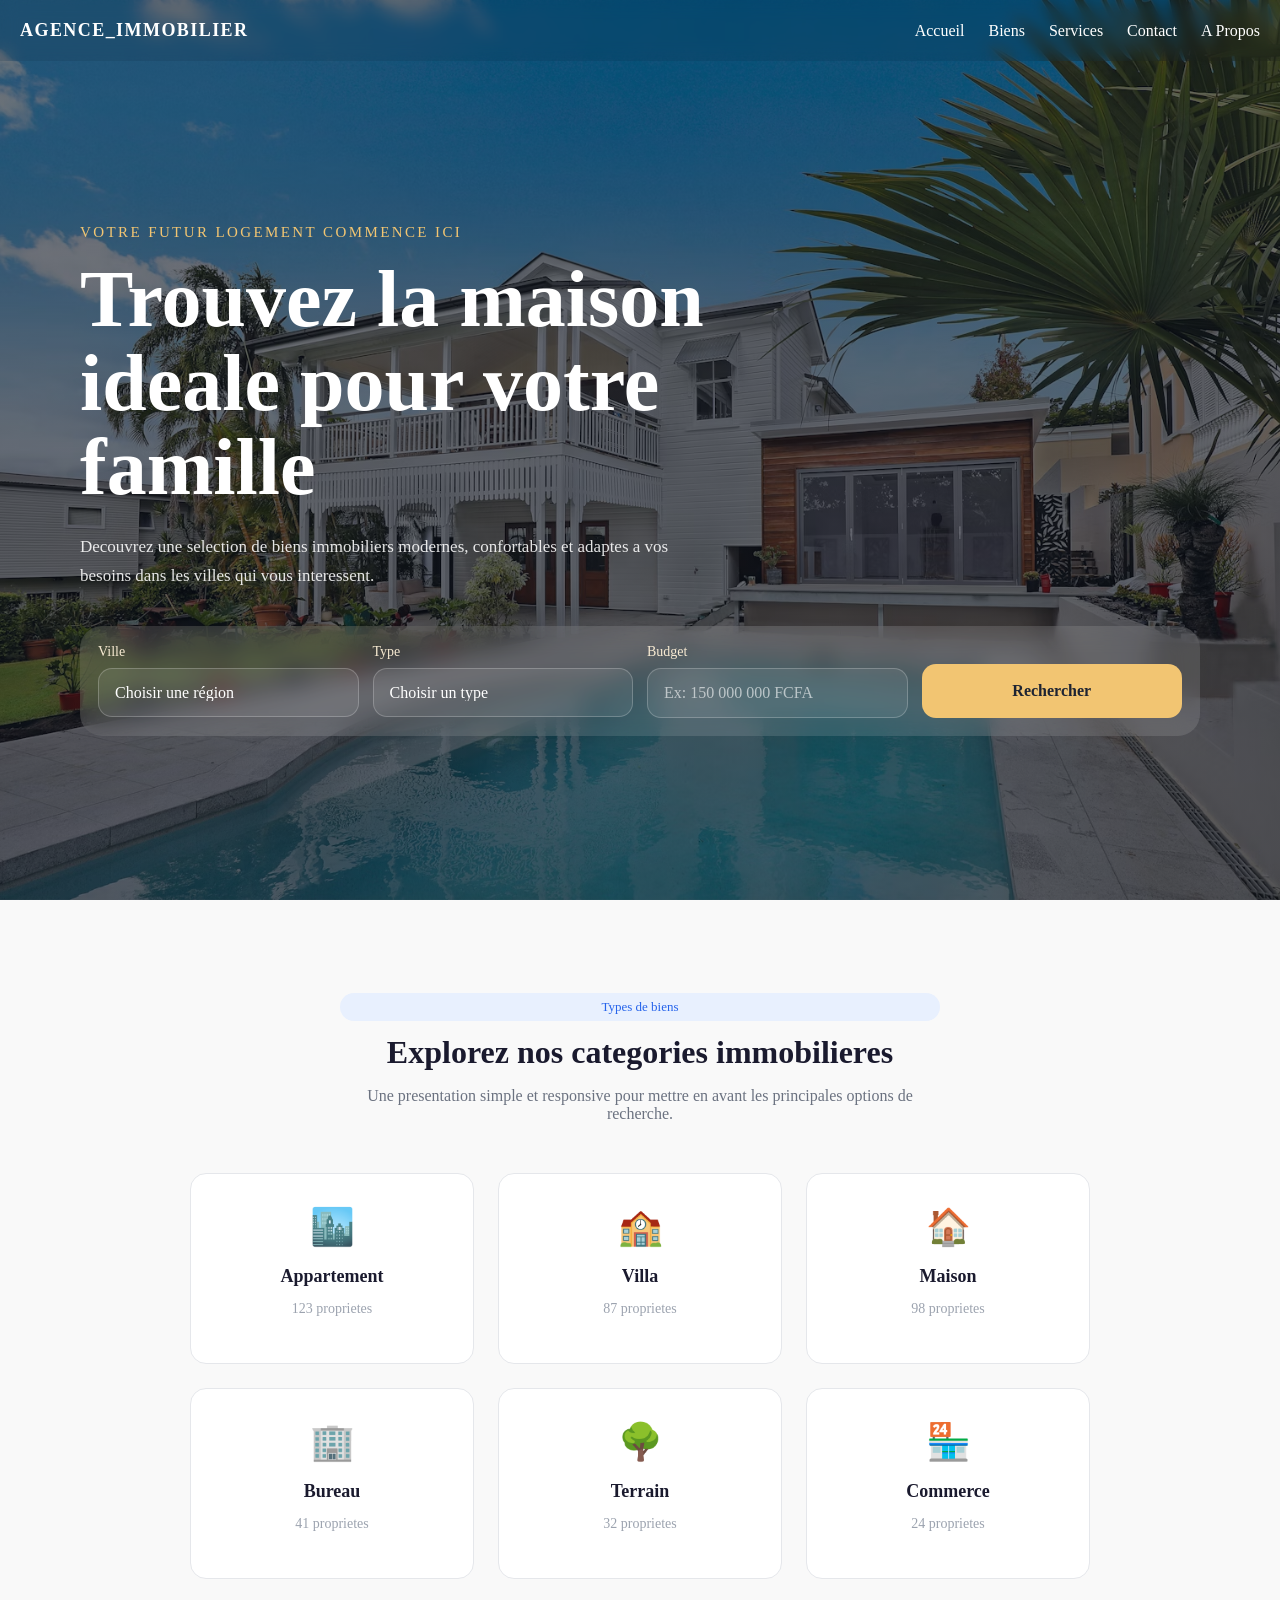
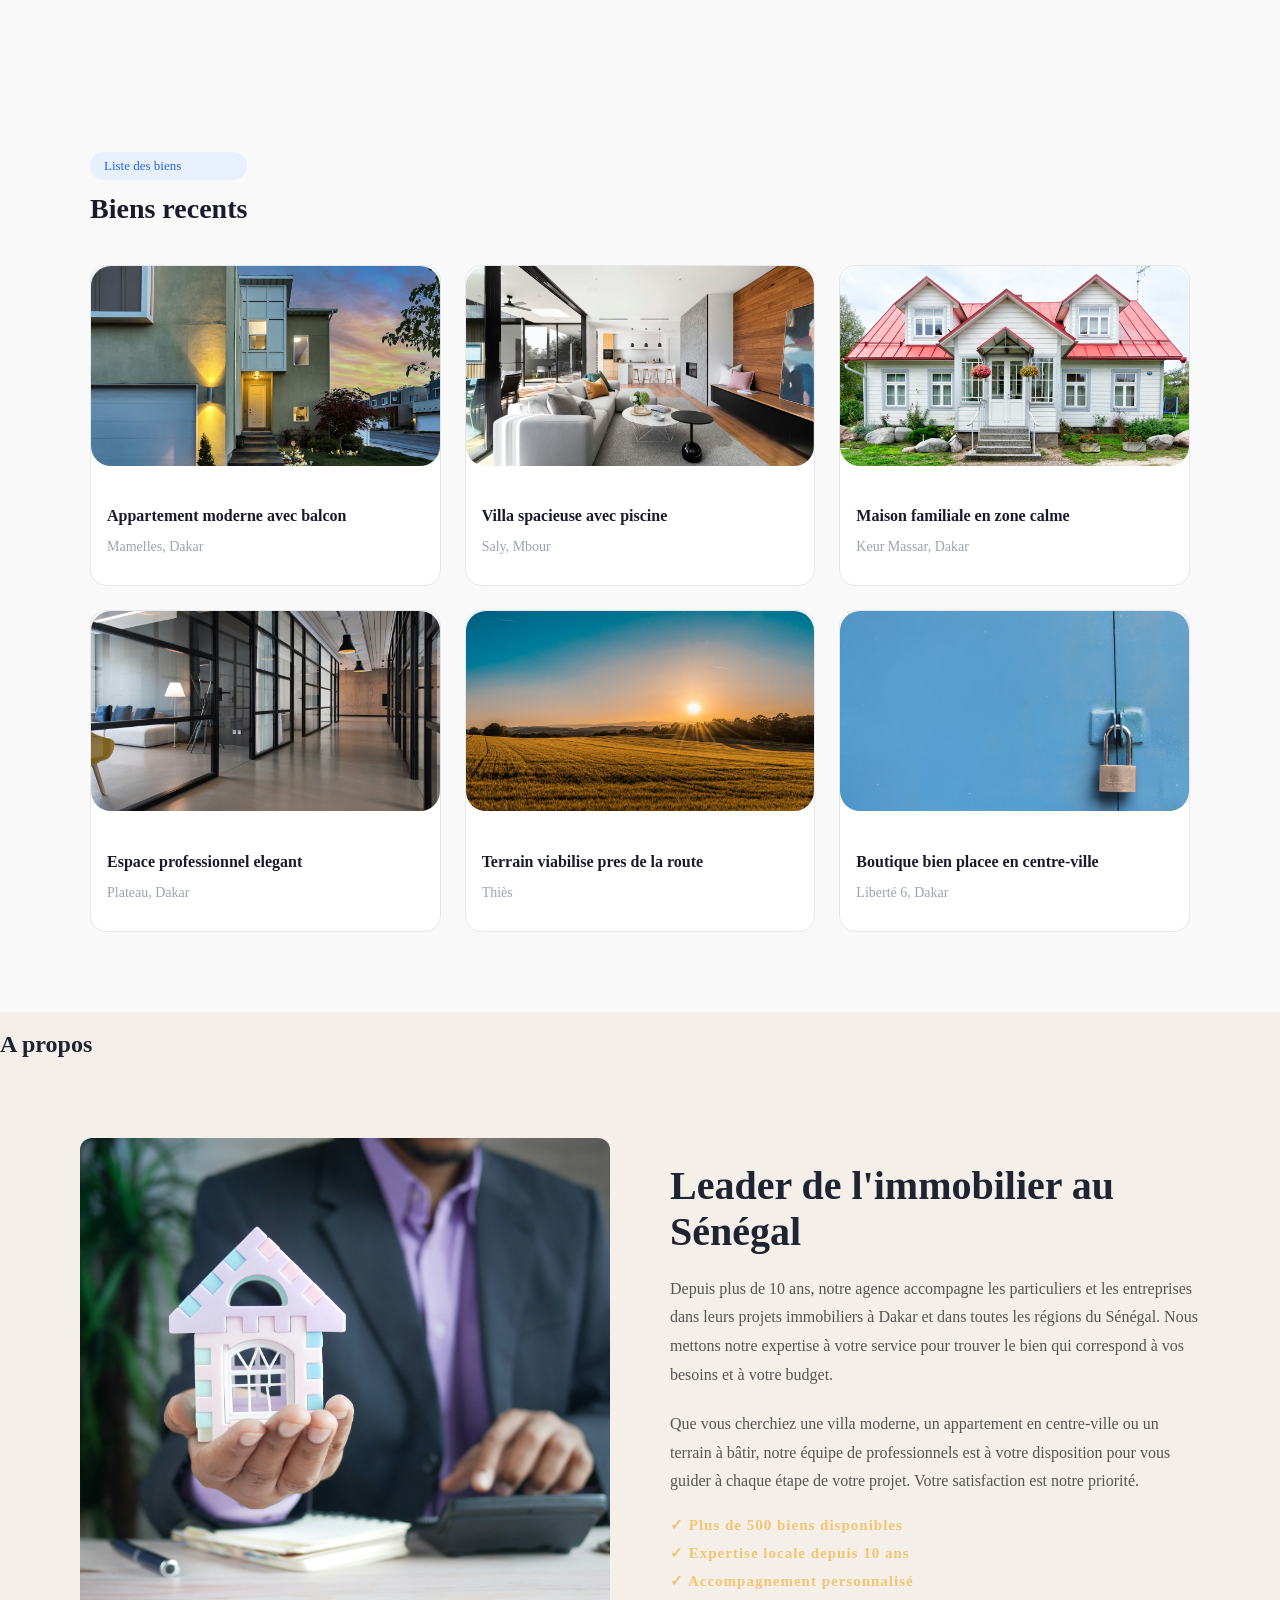
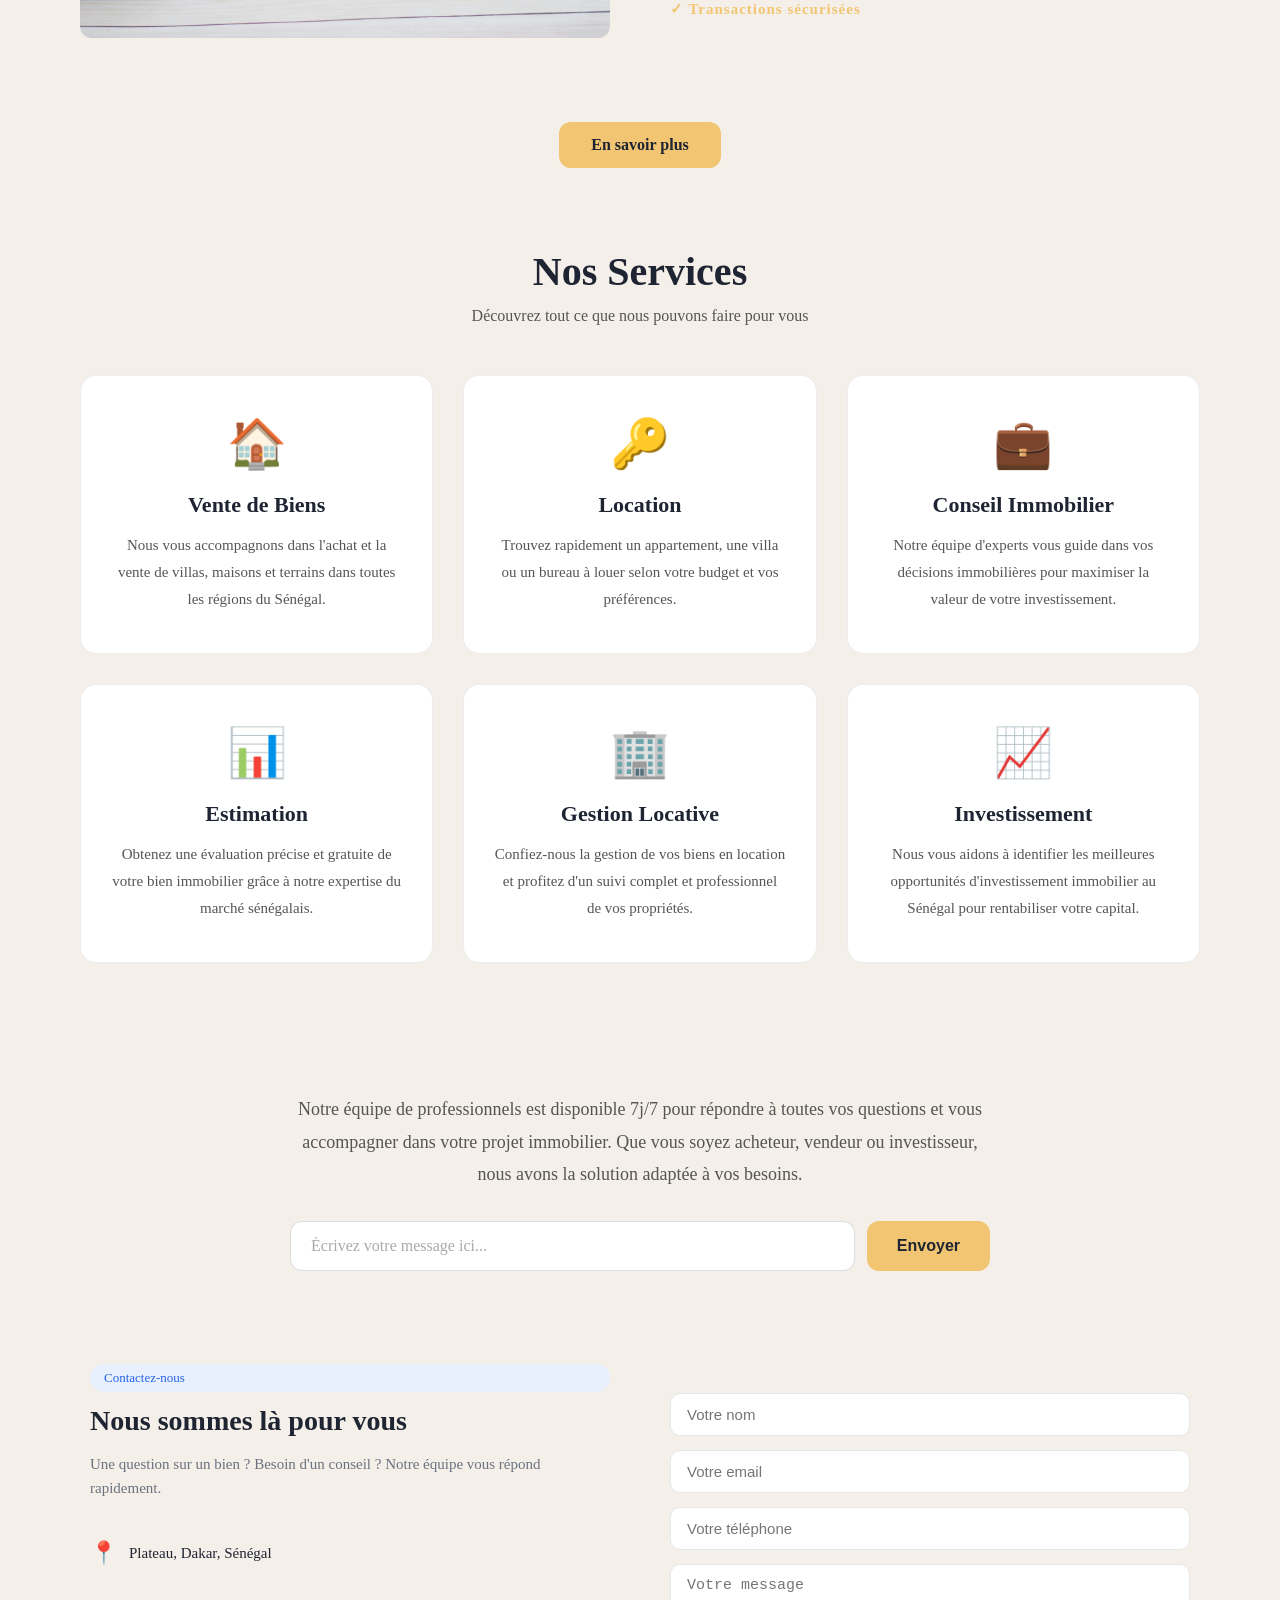
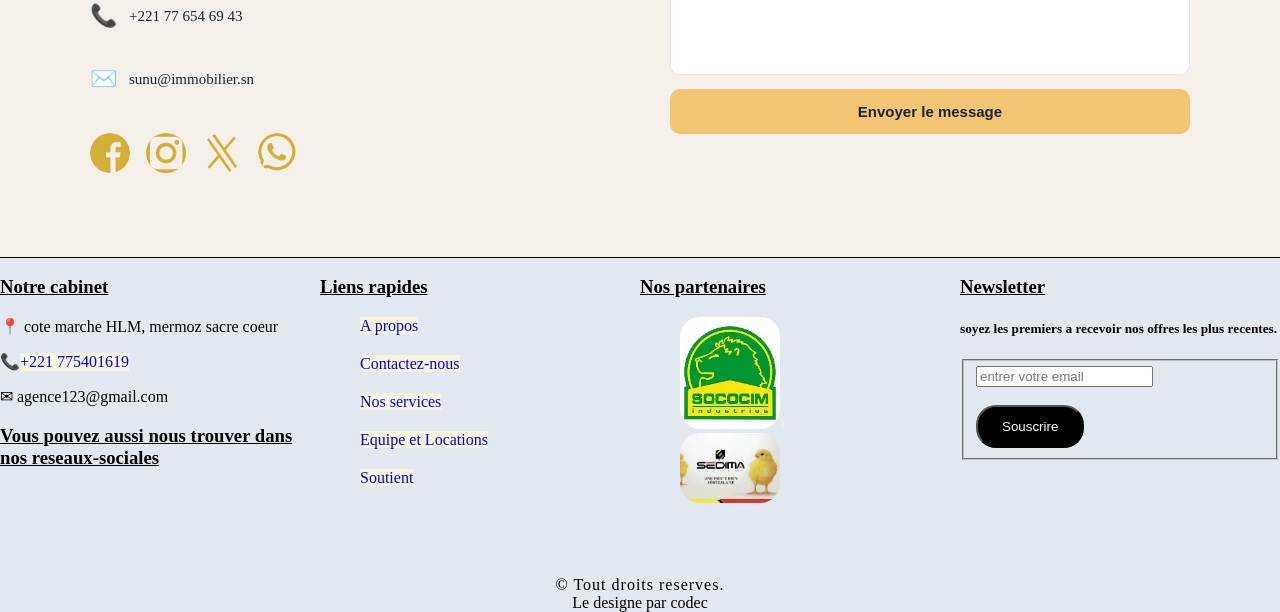
==== commit 8da91864: "finalisation modifications de chef de projet" ====
--- a/index.html
+++ b/index.html
@@ -176,7 +176,10 @@
   </div>
 </section>
 
+<h2>A propos</h2>
+
   <section class="apropos" id="A Propos">
+     
   <div class="img">
     <img src="img3.jpg" alt="Agence immobilière">
   </div>
@@ -288,7 +291,7 @@
     <button class="services-send">Envoyer</button>
   </div>
   </div>
-  <section class="contact0" id="contact">
+  <section class="contact0" id="Contact">
   <div class="contact1">
 
     <div class="contact-info">
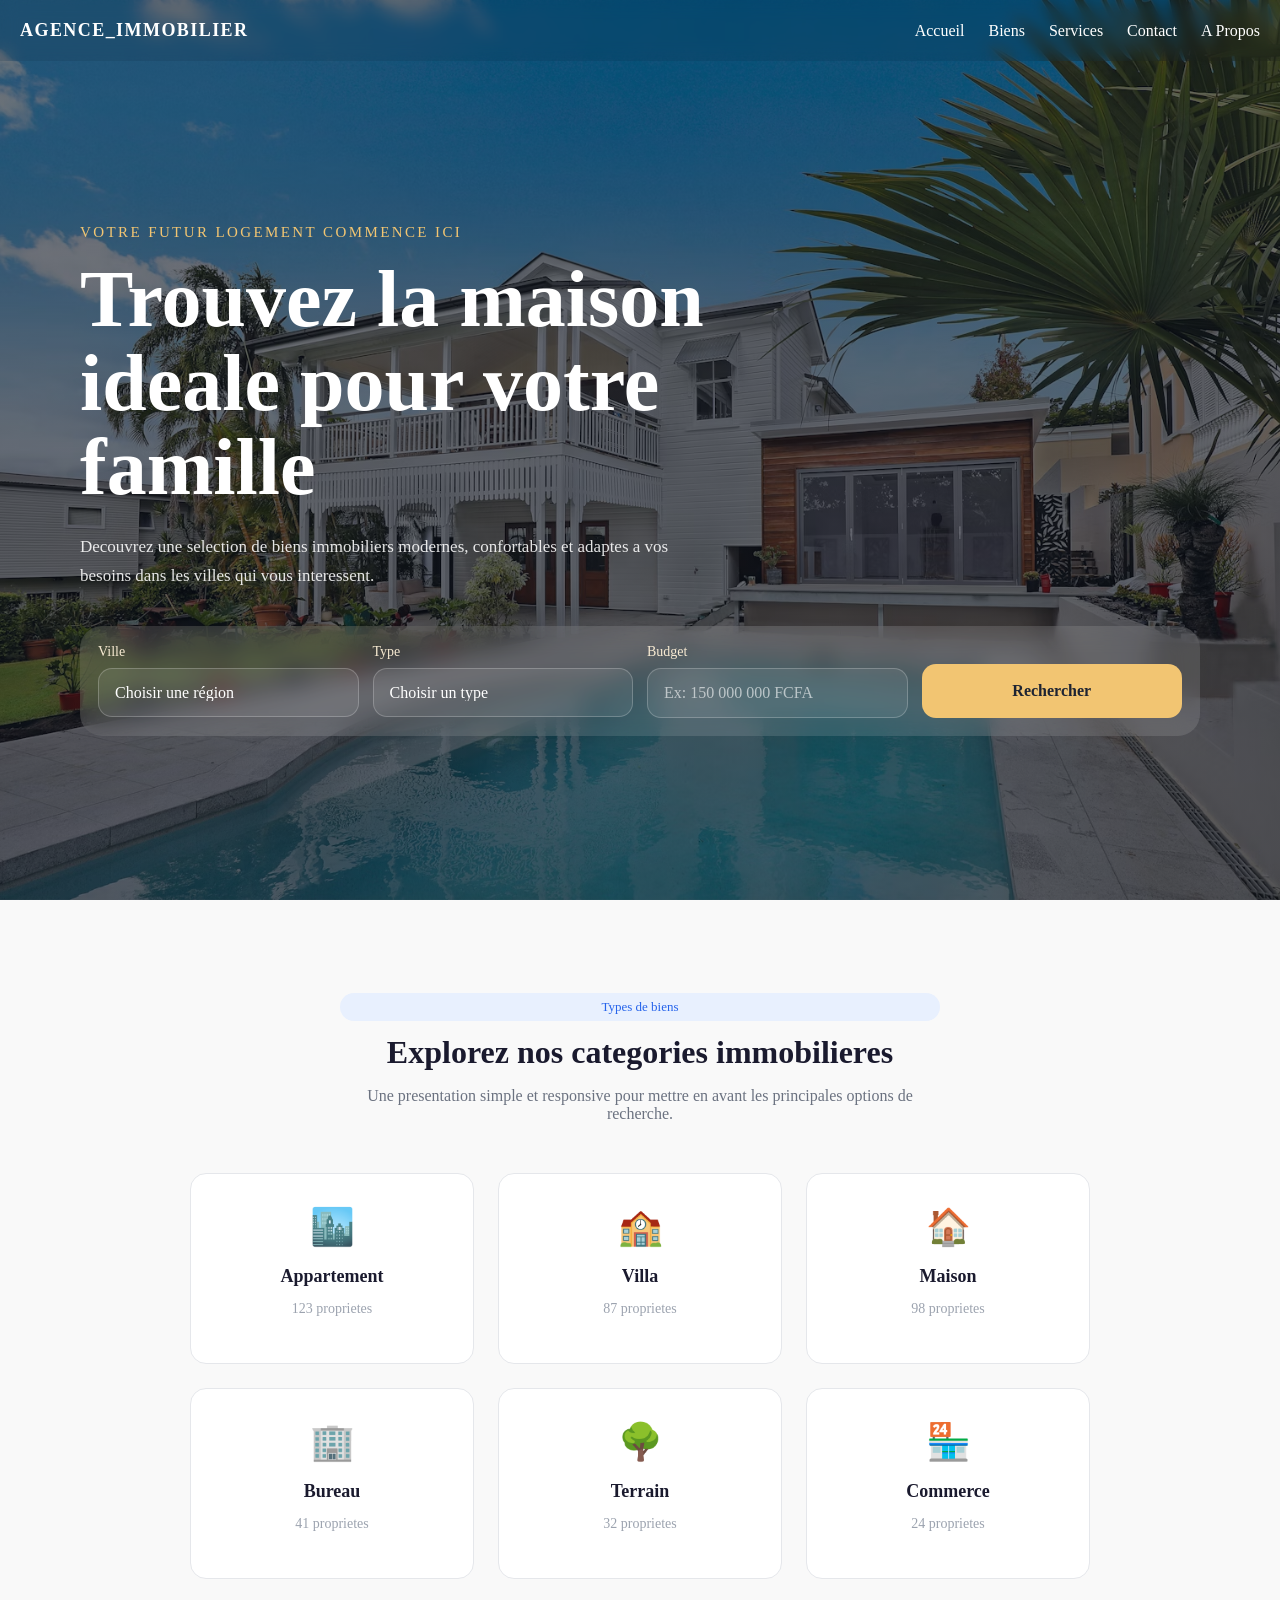
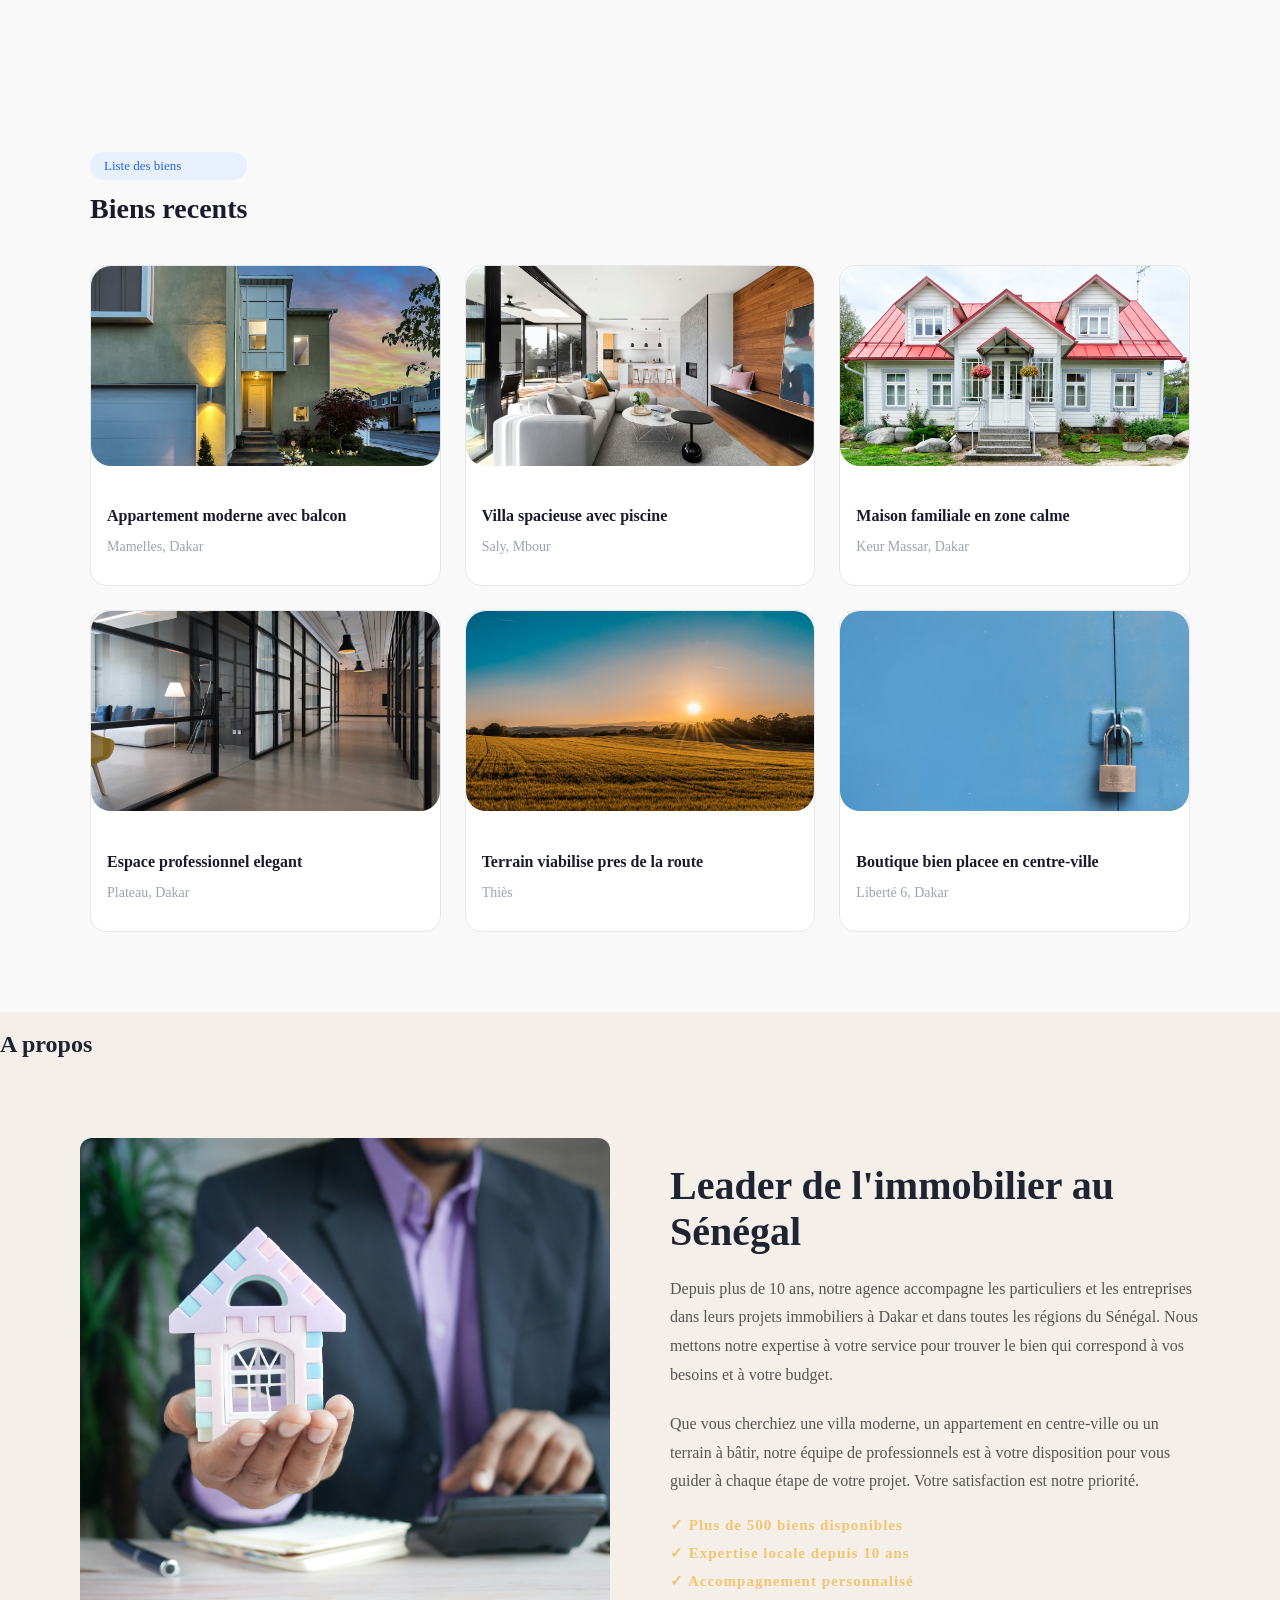
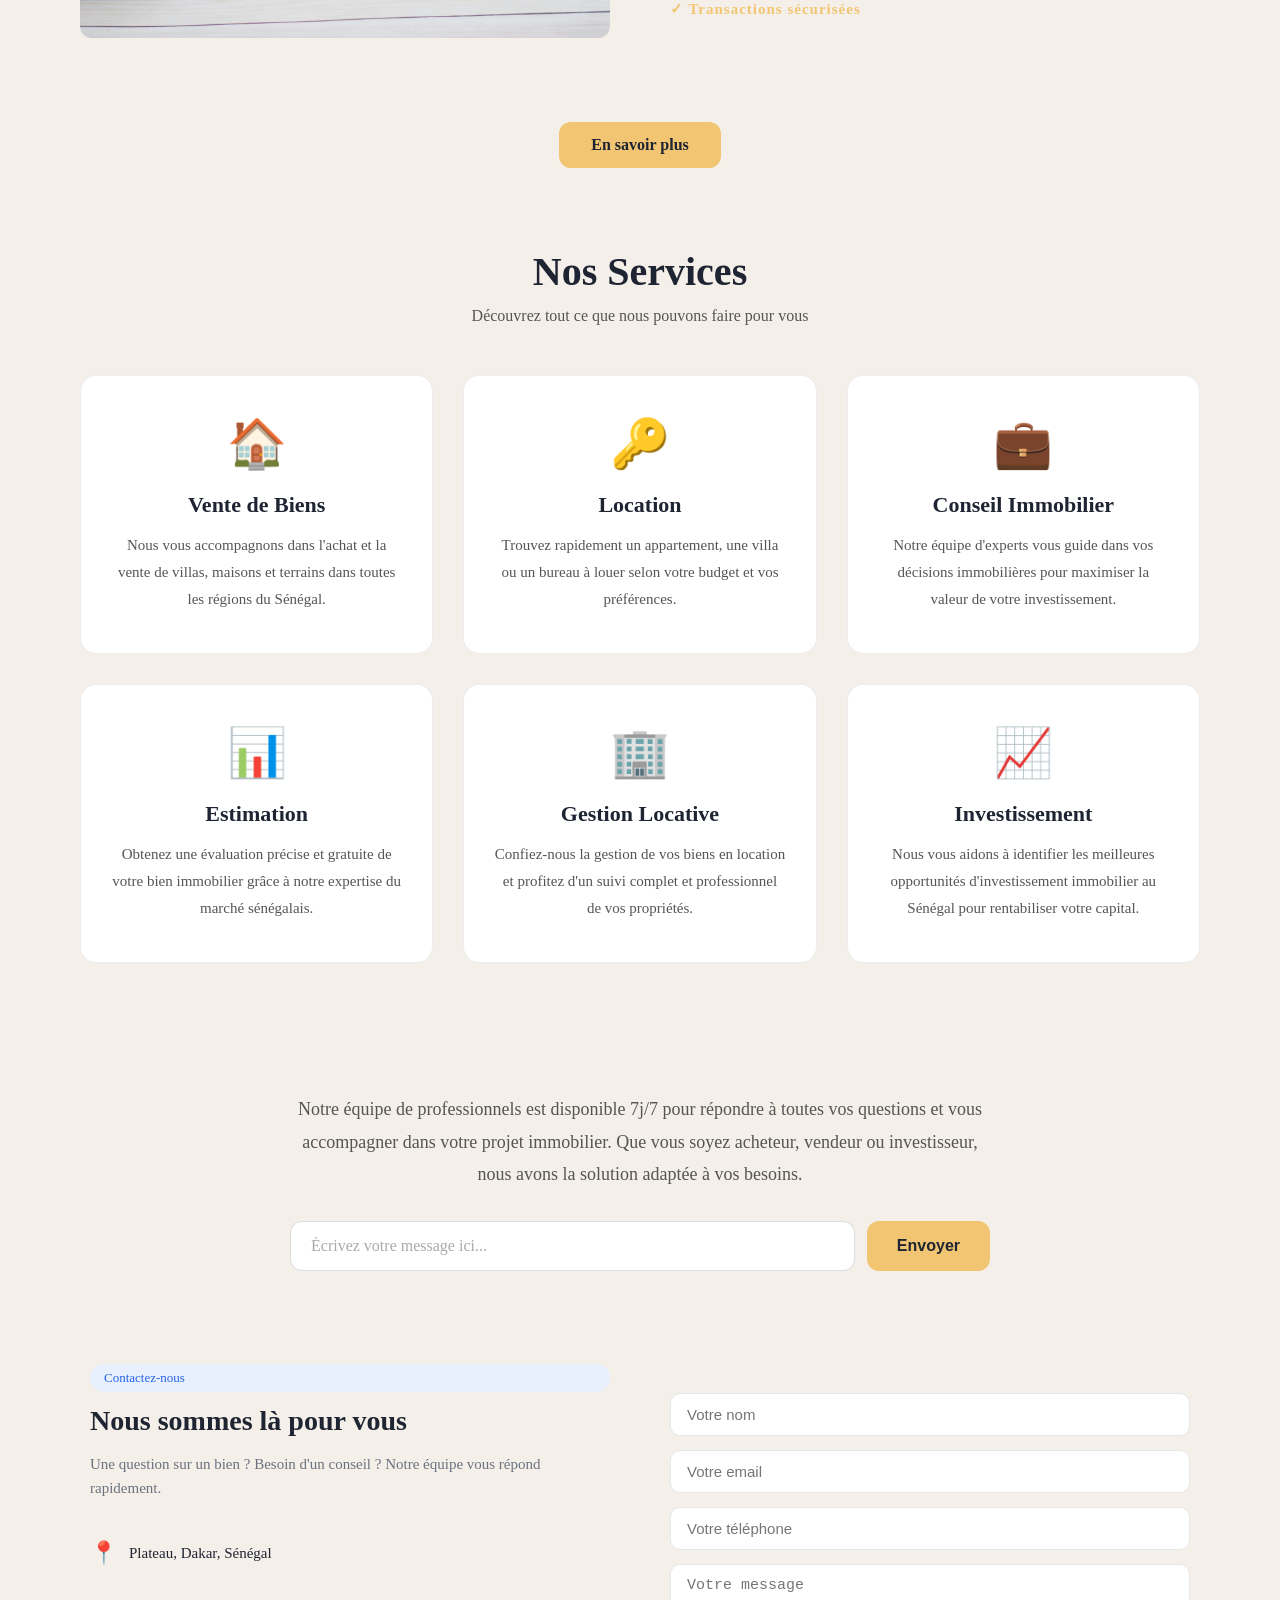
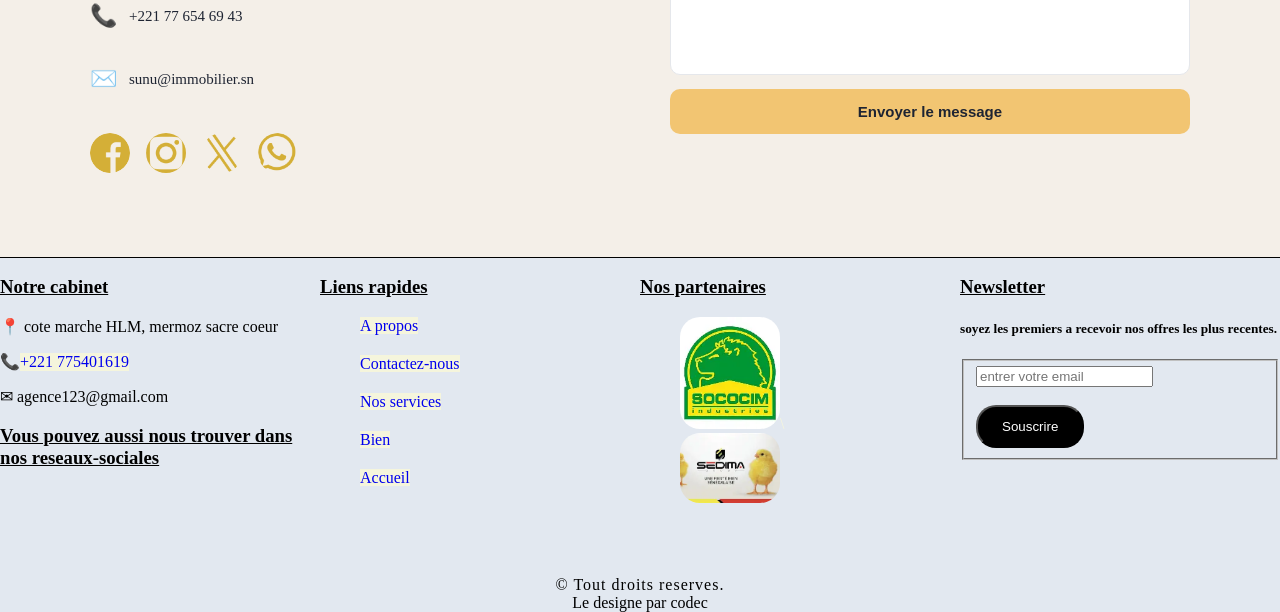
==== commit e7986dfa: "-------" ====
--- a/index.html
+++ b/index.html
@@ -315,10 +315,10 @@
       </div>
 
       <div class="contact-social">
-        <a href="#"><img src="facebook.png" alt="Facebook"></a>
-        <a href="#"><img src="instagram.png" alt="Instagram"></a>
-        <a href="#"><img src="twitter.png" alt="Twitter"></a>
-        <a href="#"><img src="whatsapp.png" alt="Whatsapp"></a>
+        <a href="https://www.facebook.com/?locale=fr_FR"><img src="facebook.png" alt="Facebook"></a>
+        <a href="https://www.instagram.com/"><img src="instagram.png" alt="Instagram"></a>
+        <a href="https://twitter.com/"><img src="twitter.png" alt="Twitter"></a>
+        <a href="https://wa.me/221776546943"><img src="whatsapp.png" alt="Whatsapp"></a>
       </div>
     </div>
 
@@ -353,11 +353,11 @@
     <div class="colonne-footer">
 <h3>Liens rapides</h3>
 <ul class="footer-liens">
-<li><a href="#apropos" id="">A propos</a></li>
-<li><a href="contact.html">Contactez-nous</a></li>
-<li><a href="#">Nos services</a></li>
-<li><a href="#">Equipe et Locations</a></li>
-<li><a href="#">Soutient</a></li>
+<li><a href="apropos.html" >A propos</a></li>
+<li><a href="#Contact" id="Contact">Contactez-nous</a></li>
+<li><a href="services.html">Nos services</a></li>
+<li><a href="#Biens" id="Biens">Bien</a></li>
+<li><a href="#" id="">Accueil</a></li>
 </ul>
     </div>
     <div class="colonne-footer">
